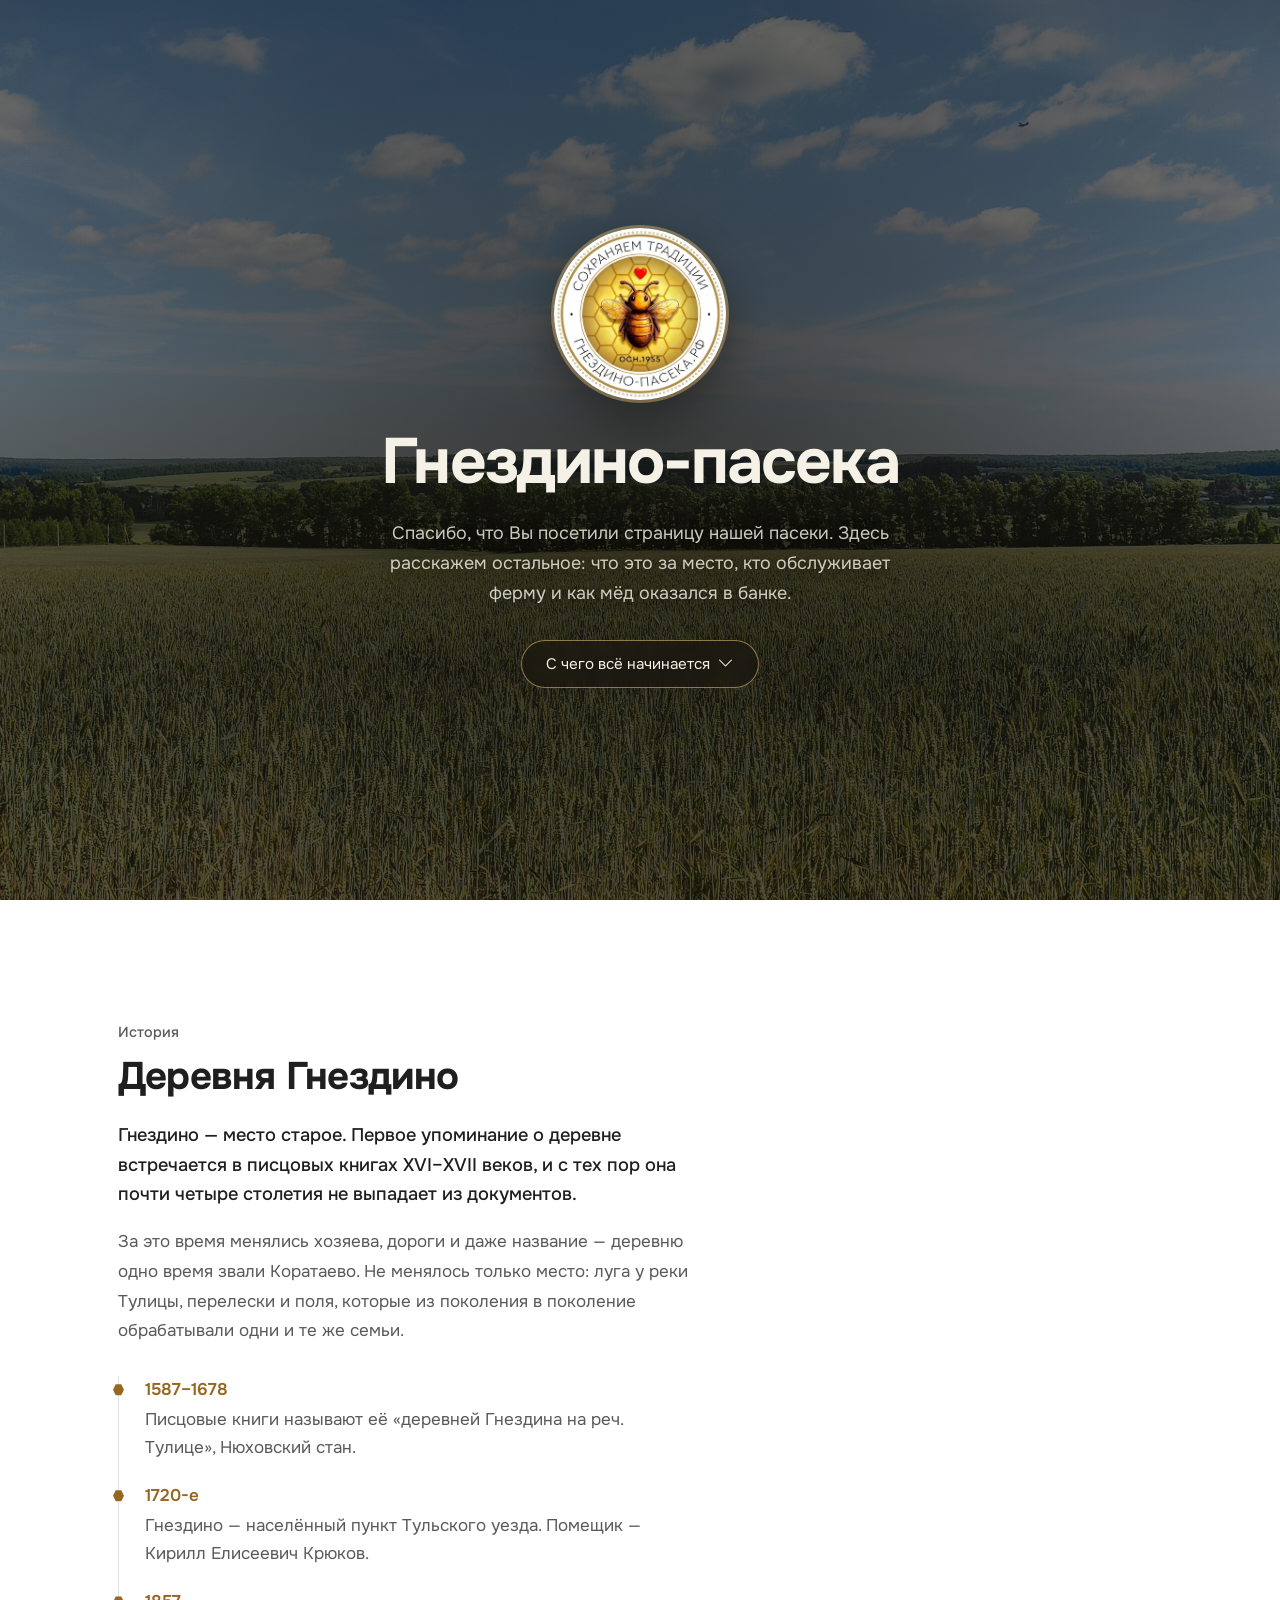
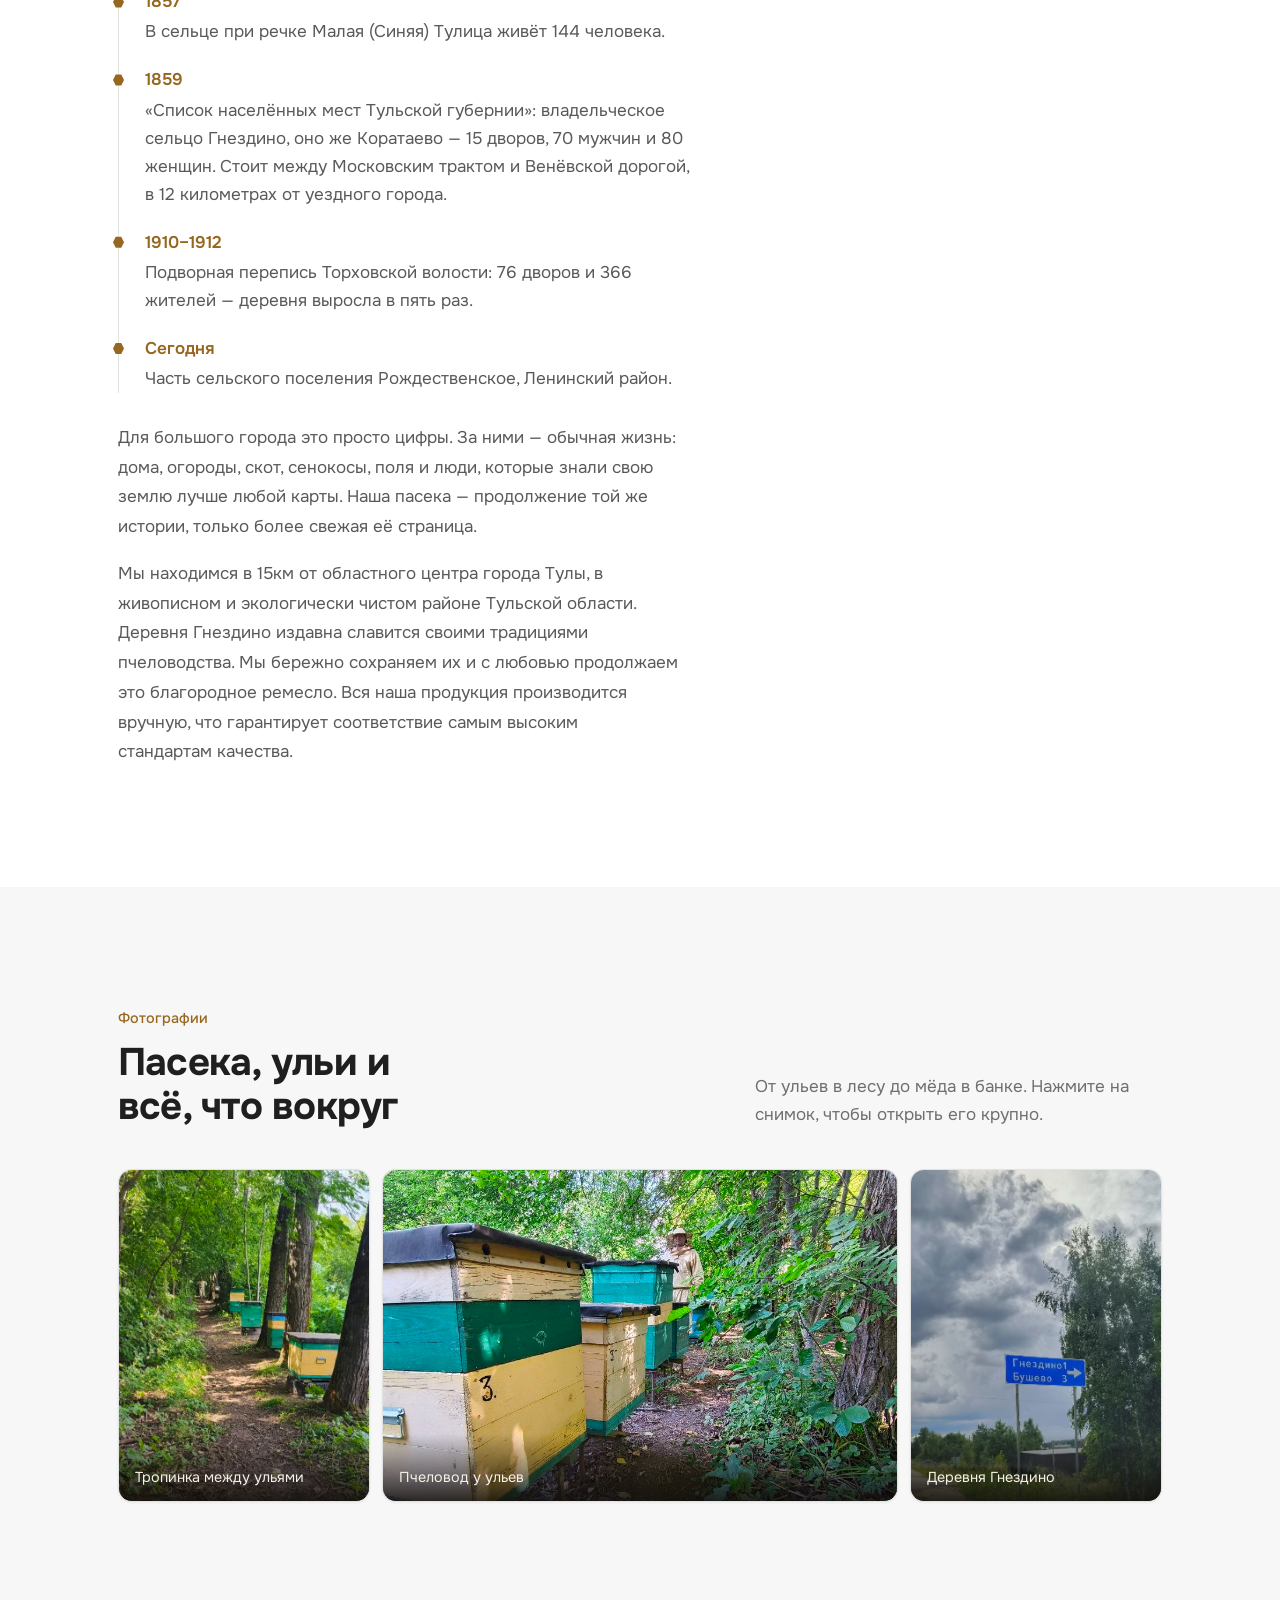
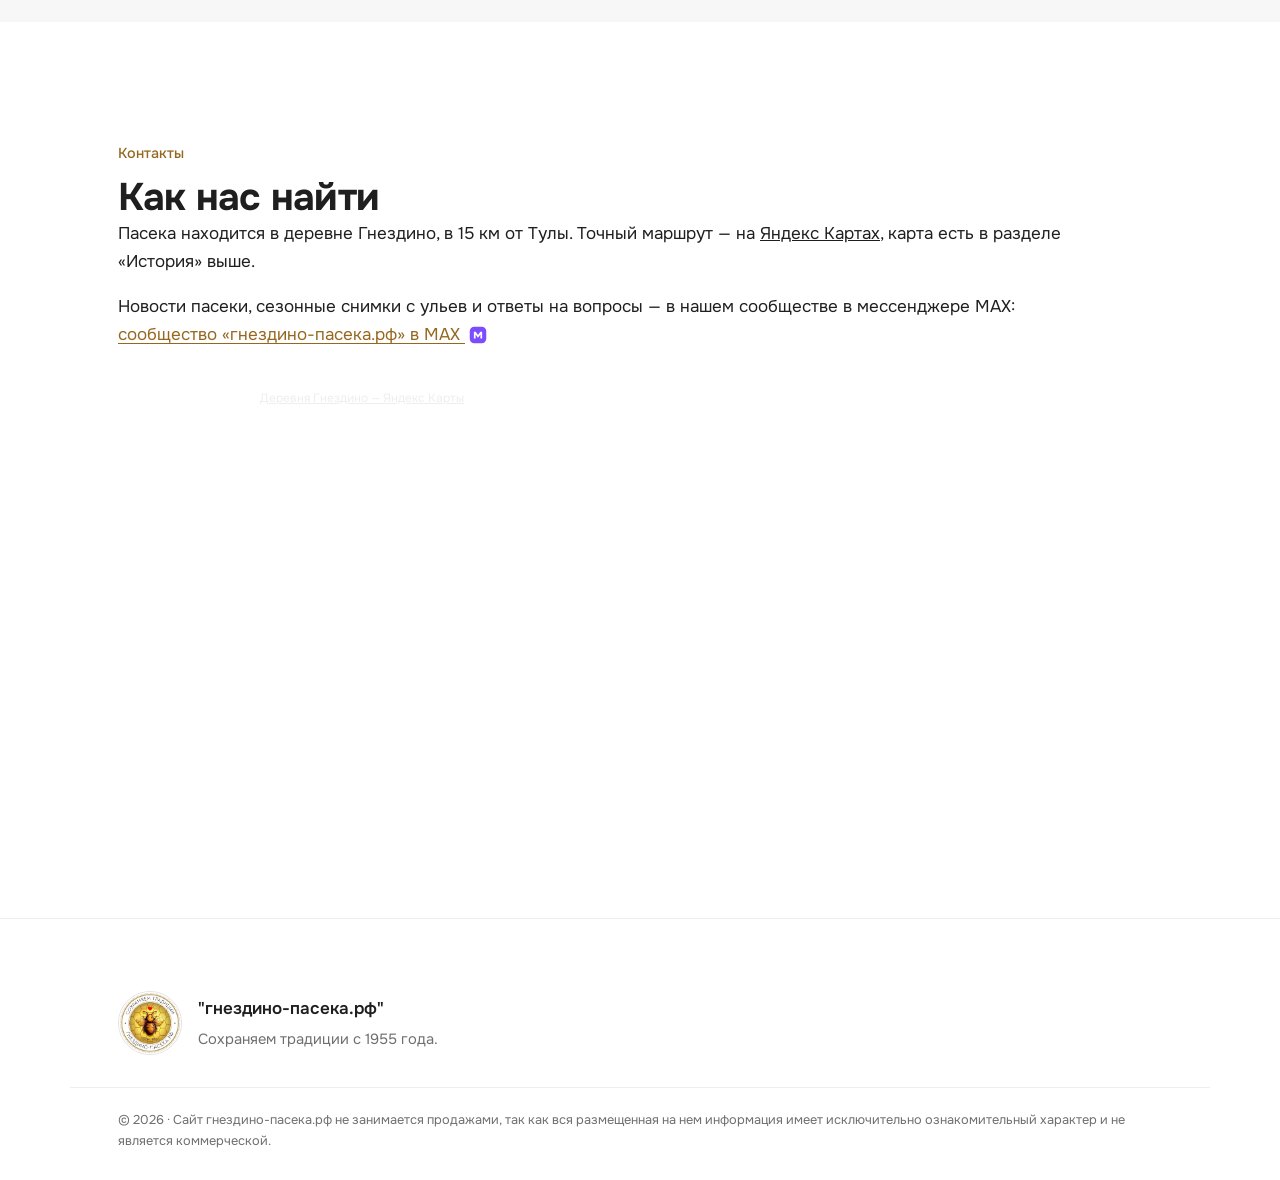
==== index.html @ 337bc1c0 "Update index.html" ====
<!DOCTYPE html>
<html lang="ru">
<head>
<meta charset="UTF-8">
<meta name="viewport" content="width=device-width, initial-scale=1.0">

<title>Гнездино-пасека — пчелы, люди, мёд</title>
<meta name="description" content="Пасека в Гнездино, основана в 1955 году. История места, история пасеки, фотографии ульев и мёд, который здесь получается.">
<meta name="theme-color" content="#faf7f0">

<!-- Превью в мессенджерах. Картинка обязательно по полному адресу:
     с относительным путём Telegram и WhatsApp её не находят. -->
<meta property="og:title" content="Гнездино-пасека">
<meta property="og:description" content="Откуда этот мёд: место, пасека, пчёлы и люди.">
<meta property="og:image" content="https://xn----8sbajffdmkxzenp5a.xn--p1ai/img/logo.jpg">
<meta property="og:type" content="website">
<meta property="og:locale" content="ru_RU">

<link rel="icon" href="img/favicon-honeycomb.png">
<link rel="preconnect" href="https://fonts.googleapis.com">
<link rel="preconnect" href="https://fonts.gstatic.com" crossorigin>
<link href="https://fonts.googleapis.com/css2?family=Onest:wght@300;400;500;600;700&display=swap" rel="stylesheet">

<!-- Bootstrap нужен только ради сетки (row/col) и иконок. Наш style.css
     идёт после него и перебивает всё лишнее, так что порядок не менять. -->
<link href="https://cdn.jsdelivr.net/npm/bootstrap@5.3.3/dist/css/bootstrap.min.css" rel="stylesheet">
<link rel="stylesheet" href="https://cdn.jsdelivr.net/npm/bootstrap-icons@1.11.3/font/bootstrap-icons.min.css">
<link rel="stylesheet" href="css/style.css">
</head>

<body id="top">

<a class="skip-link" href="#place">Перейти к содержанию</a>

<main>

  <!-- Первый экран. Сюда попадают по QR-коду с крышки, поэтому первым делом
       показываем тот же знак, что и на банке. -->
  <section class="hero" id="hero">
    <div class="hero-photo" aria-hidden="true"></div>
    <div class="hero-veil" aria-hidden="true"></div>

    <div class="hero-inner">
      <img class="hero-logo" src="img/logo.jpg" alt="Логотип пасеки «Гнездино»: пчела в сотах, надпись «Сохраняем традиции», основано в 1955" width="180" height="180">

      <h1>Гнездино-пасека</h1>
      <p class="hero-lede">
        Спасибо, что Вы посетили страницу нашей пасеки. Здесь 
     расскажем остальное: что это за место, кто обслуживает ферму 
                и как мёд оказался в банке. 
      </p>

      <a class="hero-down" href="#place">
        <span>С чего всё начинается</span>
        <i class="bi bi-chevron-down" aria-hidden="true"></i>
      </a>
    </div>
  </section>

  <!-- Место: короткая история деревни, чтобы дальше был понятен контекст.
       Раскладка на сетке Bootstrap. Фото справа «прилипает» и стоит на месте,
       пока рядом прокручивается текст (.photo-sticky в style.css).
       На телефоне колонки идут друг под другом, а фото поднимается наверх
       через order в CSS — разметку ради этого не трогаем. -->
  <section class="place" id="place">
    <div class="wrap">
      <div class="row align-items-start gy-4 two-col-row">

        <div class="col-lg-7 col-text">
          <p class="kicker">История</p>
          <h2>Деревня Гнездино</h2>

          <p class="lead-in">
            Гнездино — место старое. Первое упоминание о деревне встречается
            в писцовых книгах XVI–XVII веков, и с тех пор она почти четыре
            столетия не выпадает из документов.
          </p>

          <p>
            За это время менялись хозяева, дороги и даже название — деревню
            одно время звали Коратаево. Не менялось только место: луга
            у реки Тулицы, перелески и поля, которые из поколения в поколение
            обрабатывали одни и те же семьи.
          </p>

          <ol class="timeline">
            <li>
              <span class="timeline-year">1587–1678</span>
              <span class="timeline-text">
                Писцовые книги называют её «деревней Гнездина на реч. Тулице»,
                Нюховский стан.
              </span>
            </li>
            <li>
              <span class="timeline-year">1720-е</span>
              <span class="timeline-text">
                Гнездино — населённый пункт Тульского уезда. Помещик —
                Кирилл Елисеевич Крюков.
              </span>
            </li>
            <li>
              <span class="timeline-year">1857</span>
              <span class="timeline-text">
                В сельце при речке Малая (Синяя) Тулица живёт 144 человека.
              </span>
            </li>
            <li>
              <span class="timeline-year">1859</span>
              <span class="timeline-text">
                «Список населённых мест Тульской губернии»: владельческое
                сельцо Гнездино, оно же Коратаево — 15 дворов, 70 мужчин
                и 80 женщин. Стоит между Московским трактом и Венёвской
                дорогой, в 12 километрах от уездного города.
              </span>
            </li>
            <li>
              <span class="timeline-year">1910–1912</span>
              <span class="timeline-text">
                Подворная перепись Торховской волости: 76 дворов и 366 жителей —
                деревня выросла в пять раз.
              </span>
            </li>
            <li>
              <span class="timeline-year">Сегодня</span>
              <span class="timeline-text">
                Часть сельского поселения Рождественское, Ленинский район.
              </span>
            </li>
          </ol>

          <p>
            Для большого города это просто цифры. За ними — обычная жизнь:
            дома, огороды, скот, сенокосы, поля и люди, которые знали свою
            землю лучше любой карты. Наша пасека — продолжение той же
            истории, только более свежая её страница.
          </p>
             
          <p>
            Мы находимся в 15км от областного центра города Тулы, в живописном
            и экологически чистом районе Тульской области. Деревня Гнездино издавна
            славится своими традициями пчеловодства. Мы бережно сохраняем их и 
            с любовью продолжаем это благородное ремесло. Вся наша продукция 
            производится вручную, что гарантирует соответствие самым высоким стандартам качества.
          </p>
        
    </div>
  </section>

  <!-- Три снимка на сетке: широкий сверху, два высоких по бокам (см. .gallery в style.css). -->
  <section class="photos" id="photos">
    <div class="wrap">
      <div class="row align-items-lg-end gy-2 section-head">
        <div class="col-lg-7">
          <p class="kicker">Фотографии</p>
          <h2>Пасека, ульи и всё, что вокруг</h2>
        </div>
        <div class="col-lg-5">
          <p class="section-note">
            От ульев в лесу до мёда в банке. Нажмите на снимок, чтобы открыть его крупно.
          </p>
        </div>
      </div>

      <div class="gallery" id="gallery">
        <button class="shot shot-tall-left" type="button"
                data-src="img/gallery/hives-path.jpg"
                data-caption="Тропинка вдоль ульев, в тени деревьев">
          <img src="img/gallery/hives-path.jpg"
               alt="Тропинка вдоль ряда ульев в лесу" loading="lazy">
          <span class="shot-caption">Тропинка между ульями</span>
        </button>

        <button class="shot shot-wide" type="button"
                data-src="img/gallery/hives-closeup.jpg"
                data-caption="Пчеловод осматривает ульи">
          <img src="img/gallery/hives-closeup.jpg"
               alt="Ульи крупным планом, вдали — пчеловод" loading="lazy">
          <span class="shot-caption">Пчеловод у ульев</span>
        </button>

        <button class="shot shot-tall-right" type="button"
                data-src="img/gnezdino.jpg"
                data-caption="Указатель на въезде в деревню">
          <img src="img/gnezdino.jpg"
               alt="Дорожный указатель на деревню Гнездино" loading="lazy">
          <span class="shot-caption">Деревня Гнездино</span>
        </button>
      </div>
    </div>
  </section>

  <!-- Контакты: ссылка на сообщество в мессенджере MAX со значком. -->
  <section class="contacts" id="contacts">
    <div class="wrap">
      <p class="kicker">Контакты</p>
      <h2>Как нас найти</h2>

      <p>
        Пасека находится в деревне Гнездино, в 15 км от Тулы.
        Точный маршрут — на <a href="https://yandex.ru/maps/">Яндекс Картах</a>,
        карта есть в разделе «История» выше.
      </p>

     <p>
        Новости пасеки, сезонные снимки с ульев и ответы на вопросы —
        в нашем сообществе в мессенджере MAX:
        <a href="https://max.ru/channel_gnezdinopaseka" style="color:#96671e; text-decoration:underline; text-underline-offset:3px; white-space:nowrap;">
          сообщество «гнездино-пасека.рф» в MAX
          <svg width="18" height="18" viewBox="0 0 24 24" xmlns="http://www.w3.org/2000/svg" style="vertical-align:-0.25em; margin-left:4px;">
            <rect x="1" y="1" width="22" height="22" rx="6" fill="#7B4DFF"/>
            <path d="M6.5 16.5V7.5h2.4l3.1 4.6 3.1-4.6h2.4v9h-2.3v-5.3l-3.2 4.6-3.2-4.6v5.3z" fill="#fff"/>
          </svg>
        </a>
      </p>
         <div style="position:relative;overflow:hidden;max-width:760px;margin:40px auto 0;"><a href="https://yandex.ru/maps/geo/derevnya_gnezdino/53033492/?ll=37.726101%2C54.284884&z=15.84" style="color:#eee;font-size:12px;position:absolute;top:0px;">Деревня Гнездино — Яндекс Карты</a><iframe src="https://yandex.ru/map-widget/v1/?ll=37.726101%2C54.284884&z=15.84&pt=37.726101,54.284884,pm2rdm" width="560" height="400" frameborder="1" allowfullscreen="true" style="position:relative;"></iframe></div>
    </div>
  </section>

</main>

<footer class="site-footer">
  <div class="wrap footer-top">
    <div class="footer-brand">
      <img src="img/logo.jpg" alt="" width="64" height="64">
      <div>
        <p class="footer-name">"гнездино-пасека.рф"</p>
        <p class="footer-about">Сохраняем традиции с 1955 года.</p>
      </div>
    </div>
  </div>

  <div class="wrap footer-bottom">
    <p>© <span id="year">2026</span> · Сайт гнездино-пасека.рф не занимается продажами, так как вся размещенная на нем информация имеет исключительно ознакомительный характер и не является коммерческой.</p>
  </div>
</footer>

<!-- Крупный просмотр фото. Скрыт, пока не кликнули по снимку. -->
<div class="lightbox" id="lightbox" role="dialog" aria-modal="true" aria-label="Просмотр фотографии" hidden>
  <button class="lightbox-close" id="lightbox-close" type="button" aria-label="Закрыть">&times;</button>
  <button class="lightbox-nav lightbox-prev" id="lightbox-prev" type="button" aria-label="Предыдущая фотография">&#8249;</button>
  <figure class="lightbox-figure">
    <img id="lightbox-img" src="" alt="">
    <figcaption>
      <span id="lightbox-caption"></span>
      <span class="lightbox-count" id="lightbox-count"></span>
    </figcaption>
  </figure>
  <button class="lightbox-nav lightbox-next" id="lightbox-next" type="button" aria-label="Следующая фотография">&#8250;</button>
</div>

<script src="js/main.js"></script>
</body>
</html>
---- css/style.css ----
/* =============================================================
   Пасека «Гнездино» — стили.
   Белая тема: чистый белый фон, один шрифт (Onest),
   тот же золотой акцент с логотипа, но подобранный так, чтобы
   читался на светлом (то есть заметно глубже, чем в тёмной версии).

   Важный нюанс светлой темы: первый экран и крупный просмотр фото
   остаются тёмными (там фотографии леса и ульев, поверх — светлый
   текст), а весь остальной сайт — светлый с тёмным текстом. Поэтому
   ниже два набора цветов: обычный (для светлых секций) и «на тёмной
   подложке» (для hero и лайтбокса) — они специально не смешиваются.

   Стили идут «от телефона»: базовые правила — для узкого экрана,
   а что нужно только компьютеру, дописано ниже через min-width.
   ============================================================= */

:root {
  --bg: #ffffff;
  --bg-alt: #f7f7f7;          /* фон у секций «через одну», чтобы страница не сливалась — теперь нейтрально-серый, не кремовый */
  --panel: #ffffff;
  --line: rgba(20, 20, 20, 0.12);
  --line-soft: rgba(20, 20, 20, 0.07);

  --text: #1f1f1f;
  --text-dim: rgba(31, 31, 31, 0.74);      /* абзацы: не чёрный, глазам мягче */
  --muted: #6f6f6f;                        /* подписи и всё второстепенное */

  --accent: #96671e;                       /* золото, притемнённое под белый фон — держит контраст в тексте */
  --accent-fill: #c6912f;                  /* тот же оттенок, но светлее — для сплошных заливок, поверх тёмный текст */
  --accent-soft: rgba(150, 103, 30, 0.08);

  /* Только для тёмных участков — hero и лайтбокс. Это не «инверсия»
     основной палитры, а отдельная, специально более светлая ветка
     того же золота, читаемая на фотографии. */
  --on-dark-text: #f5f1e7;
  --on-dark-text-dim: rgba(245, 241, 231, 0.82);
  --on-dark-muted: #c9c0af;
  --on-dark-accent: #dcb46e;
  --on-dark-line: rgba(245, 241, 231, 0.28);

  --wrap: 1140px;
  --gutter: clamp(20px, 5vw, 48px);
  --radius: 8px;
  --radius-lg: 14px;

  /* Шестиугольник для clip-path — тема сот, используем в паре мест как «фирменную» деталь */
  --hex: polygon(25% 4%, 75% 4%, 100% 50%, 75% 96%, 25% 96%, 0% 50%);

  --font: "Onest", -apple-system, BlinkMacSystemFont, "Segoe UI", Roboto, sans-serif;
}

*, *::before, *::after { box-sizing: border-box; }

html {
  scroll-behavior: smooth;
  -webkit-text-size-adjust: 100%;
  color-scheme: light;
}

body {
  margin: 0;
  background: var(--bg);
  color: var(--text);
  font-family: var(--font);
  font-size: 16px;
  line-height: 1.65;
  -webkit-font-smoothing: antialiased;
  -webkit-tap-highlight-color: transparent;
}

@media (min-width: 681px) {
  body { font-size: 17px; }
}

::selection { background: var(--accent-fill); color: var(--text); }

img { display: block; max-width: 100%; }

h1, h2, h3 {
  margin: 0;
  font-weight: 700;
  letter-spacing: -0.02em;
  line-height: 1.15;
  text-wrap: balance;
}
h2 { font-size: clamp(1.75rem, 5.4vw, 2.4rem); max-width: 20ch; }
h3 { font-size: 1.2rem; }

p { margin: 0 0 1em; text-wrap: pretty; }
p:last-child { margin-bottom: 0; }

a { color: inherit; }

.wrap {
  width: 100%;
  max-width: var(--wrap);
  margin: 0 auto;
  padding: 0 var(--gutter);
}

/* «Перейти к содержанию» — появляется, только если ходить по сайту табом */
.skip-link {
  position: absolute;
  top: -100px; left: 16px;
  z-index: 100;
  padding: 10px 16px;
  border-radius: var(--radius);
  background: var(--accent-fill);
  color: var(--text);
  font-weight: 600;
  text-decoration: none;
}
.skip-link:focus { top: 16px; }

:focus-visible { outline: 2px solid var(--accent); outline-offset: 3px; border-radius: 4px; }

.kicker {
  margin: 0 0 10px;
  color: var(--accent);
  font-size: 0.9rem;
  font-weight: 500;
}

/* Общий ритм секций. Высоту экрана им больше не навязываем: раньше каждая
   тянулась на 100vh, и с длинной историей на телефоне это давало то пустоты,
   то обрезанный текст. Теперь высоту определяет содержимое. */
section {
  padding: clamp(64px, 11vw, 120px) 0;
}

/* ---------- первый экран ---------- */
/* Единственная сознательно тёмная секция сайта: фотография леса плюс
   лёгкая виньетка ради читаемости, а внизу — плавный переход в светлый
   фон страницы, чтобы граница между «фото» и «сайтом» не резала глаз. */

.hero {
  position: relative;
  min-height: 100vh;
  min-height: 100svh;            /* svh — чтобы адресная строка мобильного браузера не сдвигала кнопку за край */
  display: flex;
  align-items: center;
  justify-content: center;
  overflow: hidden;
  padding: clamp(48px, 9vw, 80px) var(--gutter) clamp(40px, 7vw, 64px);
  text-align: center;
  color: var(--on-dark-text);
}

/* На телефоне ставим вертикальную фотографию — она там ложится без обрезки,
   на широких экранах меняем на горизонтальную. */
.hero-photo {
  position: absolute;
  inset: 0;
  background: url("../img/gallery/hives-path.jpg") center 55% / cover;
  filter: saturate(0.9);
}

@media (min-width: 768px) {
  .hero-photo { background: url("../img/gallery/field.jpg") center 55% / cover; }
}

/* Затемнение: в центре — под текст, внизу переходим уже не в чёрный,
   а прямо в светлый фон страницы (var(--bg)) — так граница секции
   получается мягкой, а не обрубленной. */
.hero-veil {
  position: absolute;
  inset: 0;
  background:
    radial-gradient(75% 55% at 50% 48%, rgba(18, 15, 10, .58), rgba(18, 15, 10, 0) 100%),
    linear-gradient(180deg, rgba(18, 15, 10, .62) 0%, rgba(18, 15, 10, .42) 40%, rgba(18, 15, 10, .68) 75%, rgba(18, 15, 10, .68) 75%);
}

.hero-inner {
  position: relative;
  max-width: 680px;
}

.hero-logo {
  width: clamp(124px, 34vw, 172px);
  height: auto;
  margin: 0 auto 26px;
  border-radius: 50%;            /* на логотипе белый квадратный фон, срезаем по кругу */
  box-shadow: 0 0 0 3px rgba(220, 180, 110, 0.45), 0 14px 40px rgba(15, 12, 8, 0.45);
}

.hero h1 {
  font-size: clamp(2.35rem, 10vw, 4rem);
  letter-spacing: -0.03em;
  color: var(--on-dark-text);
}

.hero-lede {
  max-width: 46ch;
  margin: 20px auto 32px;
  color: var(--on-dark-text-dim);
  font-size: clamp(1rem, 4vw, 1.12rem);
  text-shadow: 0 1px 12px rgba(0, 0, 0, 0.5);
}

.hero-down {
  display: inline-flex;
  align-items: center;
  gap: 8px;
  min-height: 48px;
  padding: 0 24px;
  border: 1px solid rgba(220, 180, 110, 0.6);
  border-radius: 999px;
  background: rgba(18, 15, 10, 0.45);
  backdrop-filter: blur(6px);
  -webkit-backdrop-filter: blur(6px);
  color: var(--on-dark-text);
  font-size: 0.95rem;
  text-decoration: none;
  transition: background-color .2s ease, color .2s ease;
}
.hero-down:hover { background: var(--on-dark-accent); color: #201804; }
.hero-down i { font-size: 1rem; }

/* ---------- «Место»: текст + фото ---------- */

.place { background: var(--bg); }

/* Колонки собирает Bootstrap (row / col-lg-7 / col-lg-5 в разметке).
   Расстояние между ними задаём тут, а не инлайном в HTML.
   На телефоне колонки друг под другом, боковой зазор не нужен. */
.two-col-row { --bs-gutter-x: 0; }

@media (min-width: 992px) {
  .two-col-row { --bs-gutter-x: clamp(2.5rem, 6vw, 4.5rem); }
}

.col-text p {
  max-width: 62ch;
  color: var(--text-dim);
  line-height: 1.75;
}
.col-text h2 { margin-bottom: 22px; }

/* Первый абзац раздела — крупнее и ярче, как вступление */
.col-text p.lead-in {
  color: var(--text);
  font-size: 1.14rem;
  line-height: 1.6;
  font-weight: 500;
}

.photo {
  aspect-ratio: 16 / 10;         /* на телефоне фото широкое и невысокое: не отодвигает текст */
  border: 1px solid var(--line);
  border-radius: var(--radius-lg);
  background-size: cover;
  background-position: center;
  box-shadow: 0 1px 2px rgba(20, 20, 20, 0.05);
}

@media (max-width: 991.98px) {
  /* Фото в разметке идёт вторым, поэтому поднимаем его над текстом через order. */
  .col-media { order: -1; }
}

@media (min-width: 992px) {
  .photo { aspect-ratio: 4 / 5; }

  /* Фото «прилипает» и остаётся на виду, пока рядом длинный текст
     прокручивается. Только на широких экранах — на телефоне колонки
     всё равно друг под другом. */
  .photo-sticky { position: sticky; top: 32px; }
}

/* Знак дорожный, он вытянутый вверх — поэтому центр чуть ниже середины */
.photo-place {
  background-image: url("../img/gnezdino.jpg");
  background-position: center 55%;
}

/* Летопись деревни: шестиугольники вместо обычных точек */
.timeline {
  list-style: none;
  display: grid;
  gap: 20px;
  margin: 30px 0;
  padding: 0 0 0 26px;
  border-left: 1px solid var(--line);
}

.timeline li {
  position: relative;
  display: grid;
  gap: 2px;
}

.timeline li::before {
  content: "";
  position: absolute;
  left: -32px;
  top: calc(0.8em - 6px);        /* по центру первой строки — года */
  width: 11px; height: 12px;
  background: var(--accent);
  clip-path: var(--hex);
}

.timeline-year { color: var(--accent); font-weight: 600; }
.timeline-text { color: var(--text-dim); }

/* ---------- заголовок секции с пояснением сбоку ---------- */

.section-head { margin-bottom: clamp(26px, 4vw, 40px); }

@media (min-width: 992px) {
  .section-head { --bs-gutter-x: 3rem; }
}

.section-note {
  max-width: 44ch;
  color: var(--muted);
}

/* ---------- галерея ---------- */

.photos { background: var(--bg-alt); }

/* Три снимка: широкий сверху, два высоких по бокам под ним.
   На компьютере они выстраиваются в один ряд — трёхчастная витрина. */
.gallery {
  display: grid;
  grid-template-columns: repeat(2, minmax(0, 1fr));
  grid-template-rows: clamp(140px, 40vw, 200px) clamp(180px, 50vw, 260px);
  grid-template-areas:
    "wide      wide"
    "tall-left tall-right";
  gap: 8px;
}

.shot-wide       { grid-area: wide; }
.shot-tall-left  { grid-area: tall-left; }
.shot-tall-right { grid-area: tall-right; }

@media (min-width: 721px) {
  .gallery {
    grid-template-columns: repeat(4, minmax(0, 1fr));
    grid-template-rows: clamp(220px, 26vw, 340px);
    grid-template-areas: "tall-left wide wide tall-right";
    gap: 12px;
  }
}

/* Снимок — это кнопка: по нажатию открывается крупный просмотр.
   Картинку кладём absolute, иначе кнопка в гриде не всегда тянется
   на всю ячейку. Рамка чуть заметнее, чем у остальных светлых блоков —
   на белом/кремовом фоне снимку нужен явный край. */
.shot {
  position: relative;
  display: block;
  width: 100%; height: 100%;
  min-height: 0;
  padding: 0;
  overflow: hidden;
  border: 1px solid var(--line);
  border-radius: var(--radius-lg);
  background: var(--panel);
  cursor: pointer;
  box-shadow: 0 1px 3px rgba(20, 20, 20, 0.06);
}

.shot:focus-visible { outline-offset: -4px; }

.shot img {
  position: absolute;
  inset: 0;
  width: 100%;
  height: 100%;
  object-fit: cover;
  transition: transform .4s ease;
}

/* Увеличение при наведении — только там, где есть мышь; на телефоне
   оно «залипало» бы после нажатия */
@media (hover: hover) {
  .shot:hover img { transform: scale(1.04); }
}

/* Подпись лежит поверх самой фотографии, а не фона страницы, поэтому
   остаётся светлой независимо от темы сайта — как и было. */
.shot-caption {
  position: absolute;
  left: 0; right: 0; bottom: 0;
  padding: 28px 12px 10px;
  background: linear-gradient(transparent, rgba(15, 12, 8, 0.86));
  color: var(--on-dark-text);
  font-size: 0.82rem;
  line-height: 1.3;
  text-align: left;
}

@media (min-width: 721px) {
  .shot-caption { padding: 34px 16px 14px; font-size: 0.9rem; }
}

/* ---------- подвал ---------- */

.site-footer {
  padding: clamp(44px, 7vw, 72px) 0 28px;
  background: var(--bg);
  border-top: 1px solid var(--line-soft);
}

.footer-top {
  display: flex;
  flex-direction: column;
  gap: 28px;
  padding-bottom: 32px;
}

@media (min-width: 681px) {
  .footer-top { flex-direction: row; flex-wrap: wrap; justify-content: space-between; }
}

.footer-brand { display: flex; align-items: center; gap: 16px; }
.footer-brand img { border-radius: 50%; border: 1px solid var(--line); }

.footer-name { margin: 0 0 4px; font-weight: 600; }
.footer-about { margin: 0; color: var(--muted); font-size: 0.92rem; max-width: 38ch; }

.footer-bottom {
  padding-top: 22px;
  border-top: 1px solid var(--line-soft);
  color: var(--muted);
  font-size: 0.8rem;
}
.footer-bottom p { margin: 0; }

/* ---------- крупный просмотр фото ---------- */
/* Лайтбокс намеренно остаётся тёмным даже в светлой теме — так фотографии
   смотрятся лучше и меньше «спорят» с интерфейсом просмотра. Все цвета
   внутри — из «тёмной» ветки палитры, а не из основной. */

.lightbox {
  position: fixed;
  inset: 0;
  z-index: 60;
  display: flex;
  align-items: center;
  justify-content: center;
  gap: 8px;
  padding: clamp(16px, 4vw, 48px);
  background: rgba(12, 10, 7, 0.94);
  backdrop-filter: blur(6px);
  -webkit-backdrop-filter: blur(6px);
}

.lightbox[hidden] { display: none; }

.lightbox-figure {
  margin: 0;
  max-width: min(1100px, 100%);
  max-height: 100%;
  display: flex;
  flex-direction: column;
  gap: 12px;
  touch-action: pan-y;           /* горизонтальный свайп ловим сами (см. main.js) */
}

.lightbox-figure img {
  max-width: 100%;
  max-height: 72vh;
  width: auto;
  margin: 0 auto;
  border-radius: var(--radius-lg);
  object-fit: contain;
}

.lightbox-figure figcaption {
  display: grid;
  gap: 4px;
  color: var(--on-dark-text-dim);
  font-size: 0.92rem;
  text-align: center;
}

.lightbox-count { color: var(--on-dark-muted); font-size: 0.82rem; }

.lightbox-nav, .lightbox-close {
  flex: 0 0 auto;
  width: 48px; height: 48px;
  border: 1px solid var(--on-dark-line);
  border-radius: 50%;
  background: rgba(30, 25, 18, 0.7);
  color: var(--on-dark-text);
  font-size: 1.6rem;
  line-height: 1;
  cursor: pointer;
  transition: border-color .2s ease, color .2s ease;
}
.lightbox-nav:hover, .lightbox-close:hover { border-color: var(--on-dark-accent); color: var(--on-dark-accent); }

.lightbox-close {
  position: absolute;
  top: clamp(12px, 3vw, 28px);
  right: clamp(12px, 3vw, 28px);
}

/* На телефоне стрелки уходят вниз: по бокам от фото им просто нет места */
@media (max-width: 680px) {
  .lightbox-nav { position: absolute; bottom: 20px; }
  .lightbox-prev { left: 24px; }
  .lightbox-next { right: 24px; }
  .lightbox-figure { padding-bottom: 64px; }
}

/* Если в системе включено «уменьшить движение» — не анимируем */
@media (prefers-reduced-motion: reduce) {
  html { scroll-behavior: auto; }
  *, *::before, *::after {
    animation-duration: .01ms !important;
    transition-duration: .01ms !important;
  }
}
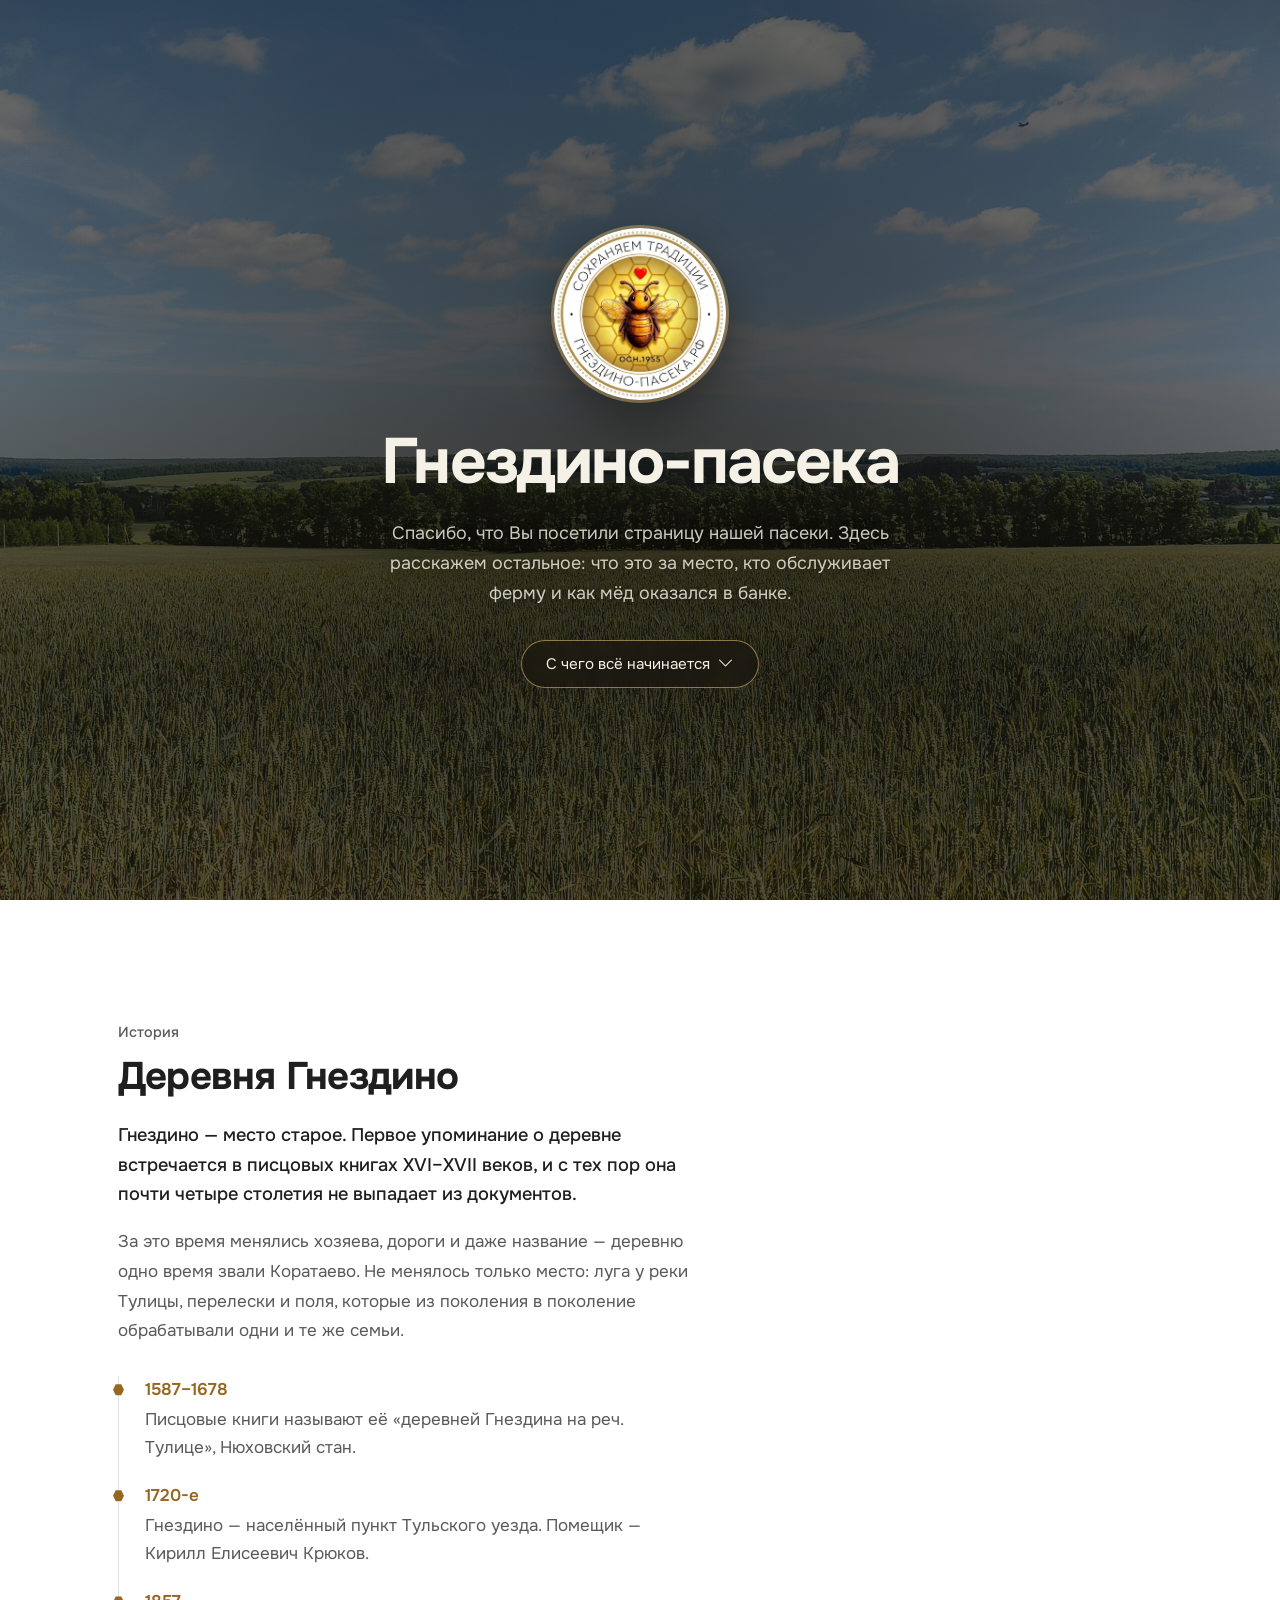
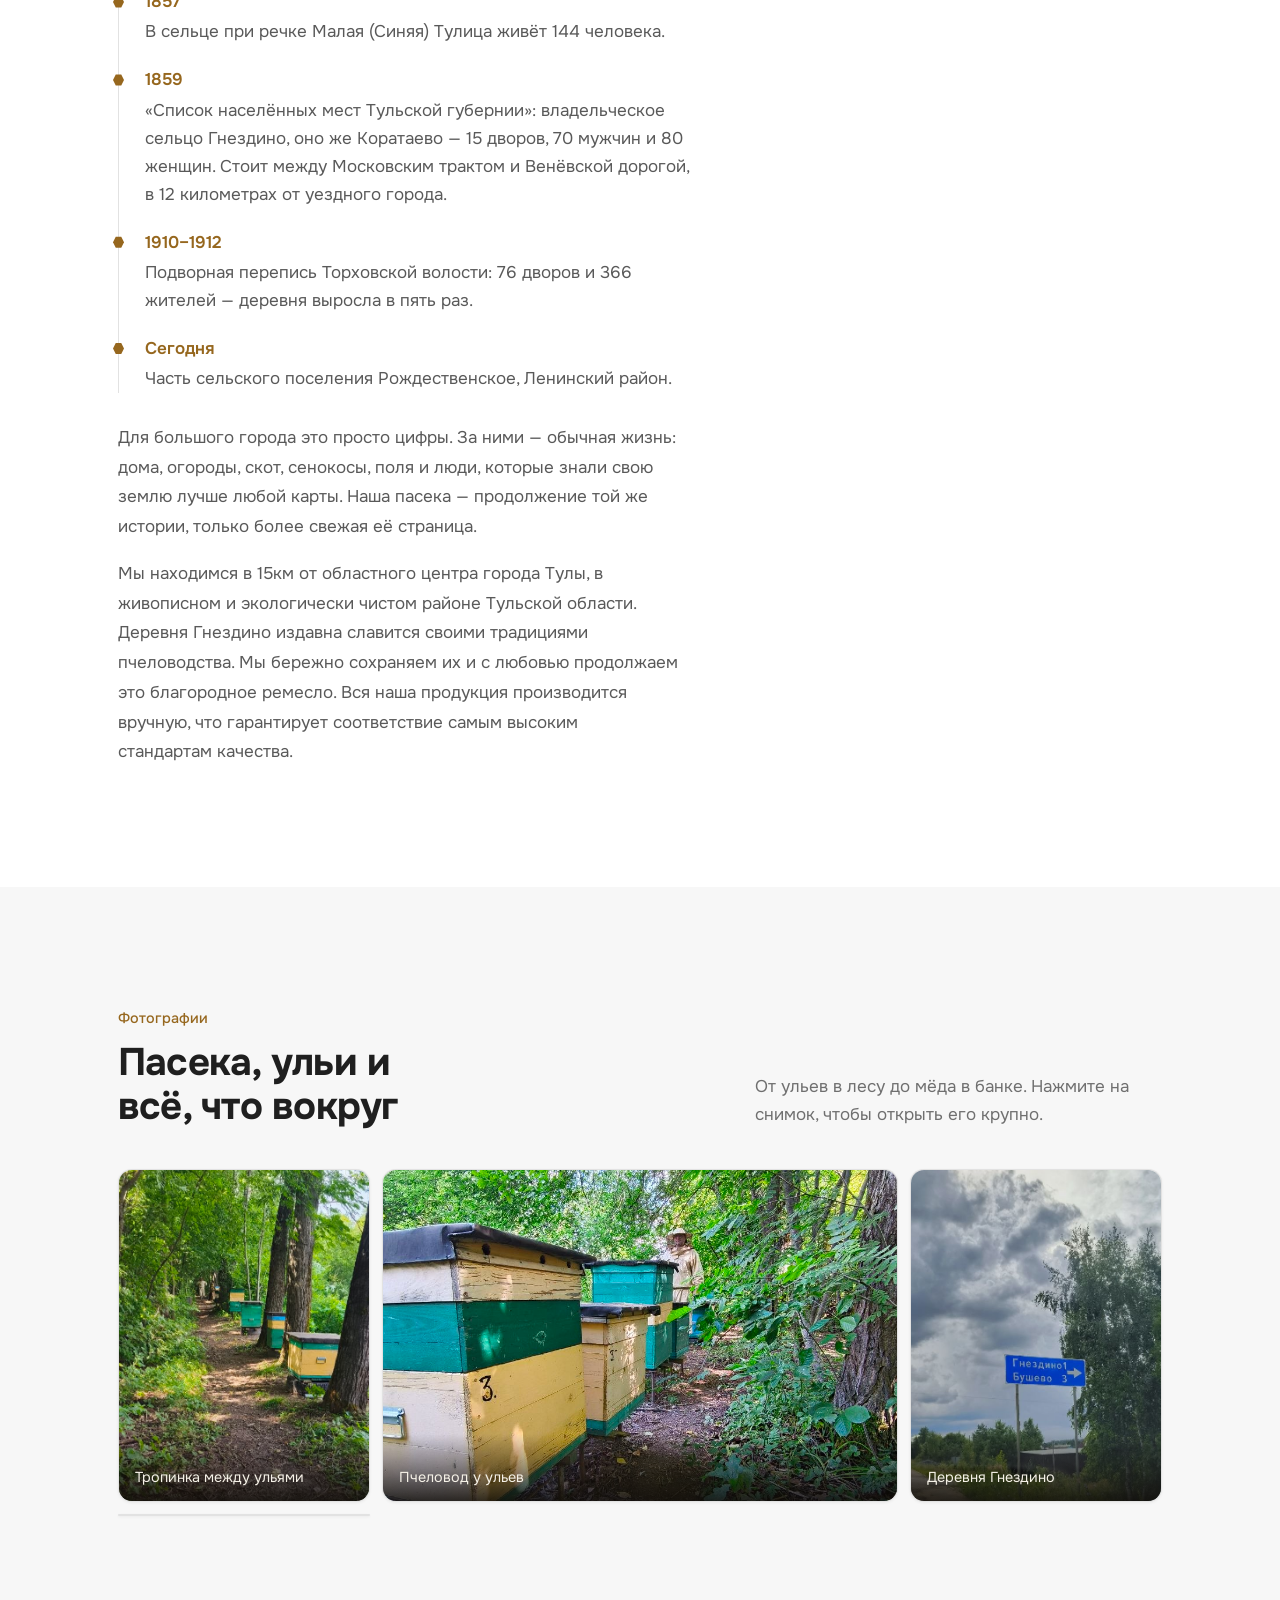
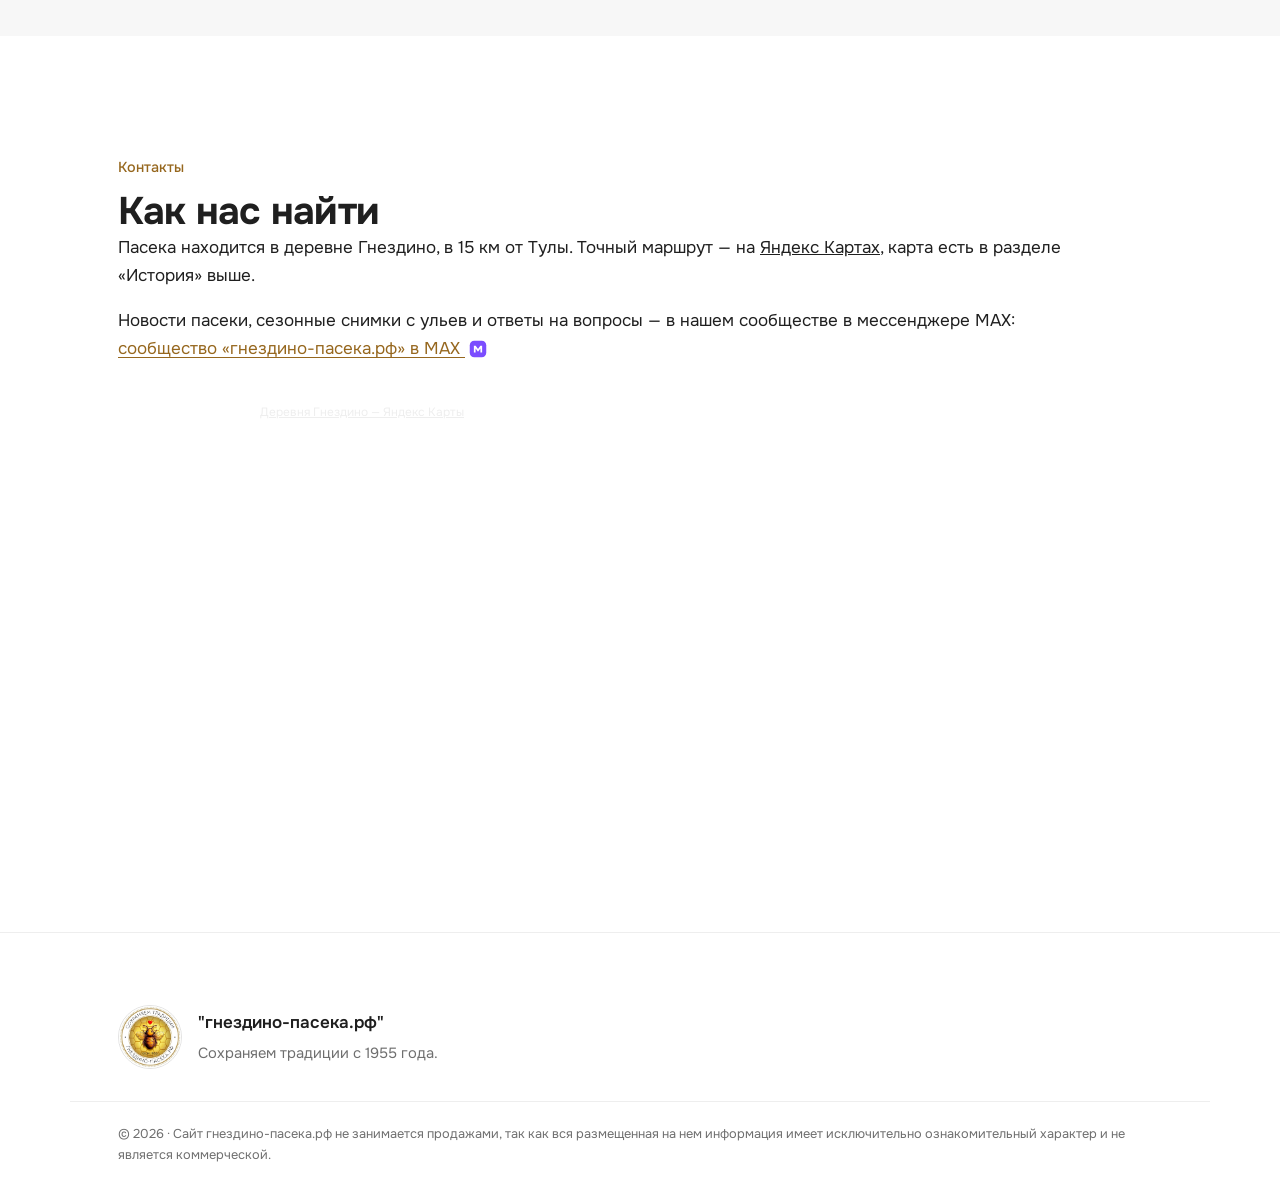
==== commit 87800bca: "Update index.html" ====
--- a/index.html
+++ b/index.html
@@ -185,6 +185,15 @@
                alt="Дорожный указатель на деревню Гнездино" loading="lazy">
           <span class="shot-caption">Деревня Гнездино</span>
         </button>
+           
+           <button class="shot" type="button"
+                data-src="img/gallery/med.jpg"
+                data-caption="Мед в подарочных баночках">
+          <img src="img/gallery/med.jpg"
+               alt="Мед в подарочных баночках" loading="lazy">
+          <span class="shot-caption">Мед в подарочных баночках</span>
+        </button>
+           
       </div>
     </div>
   </section>
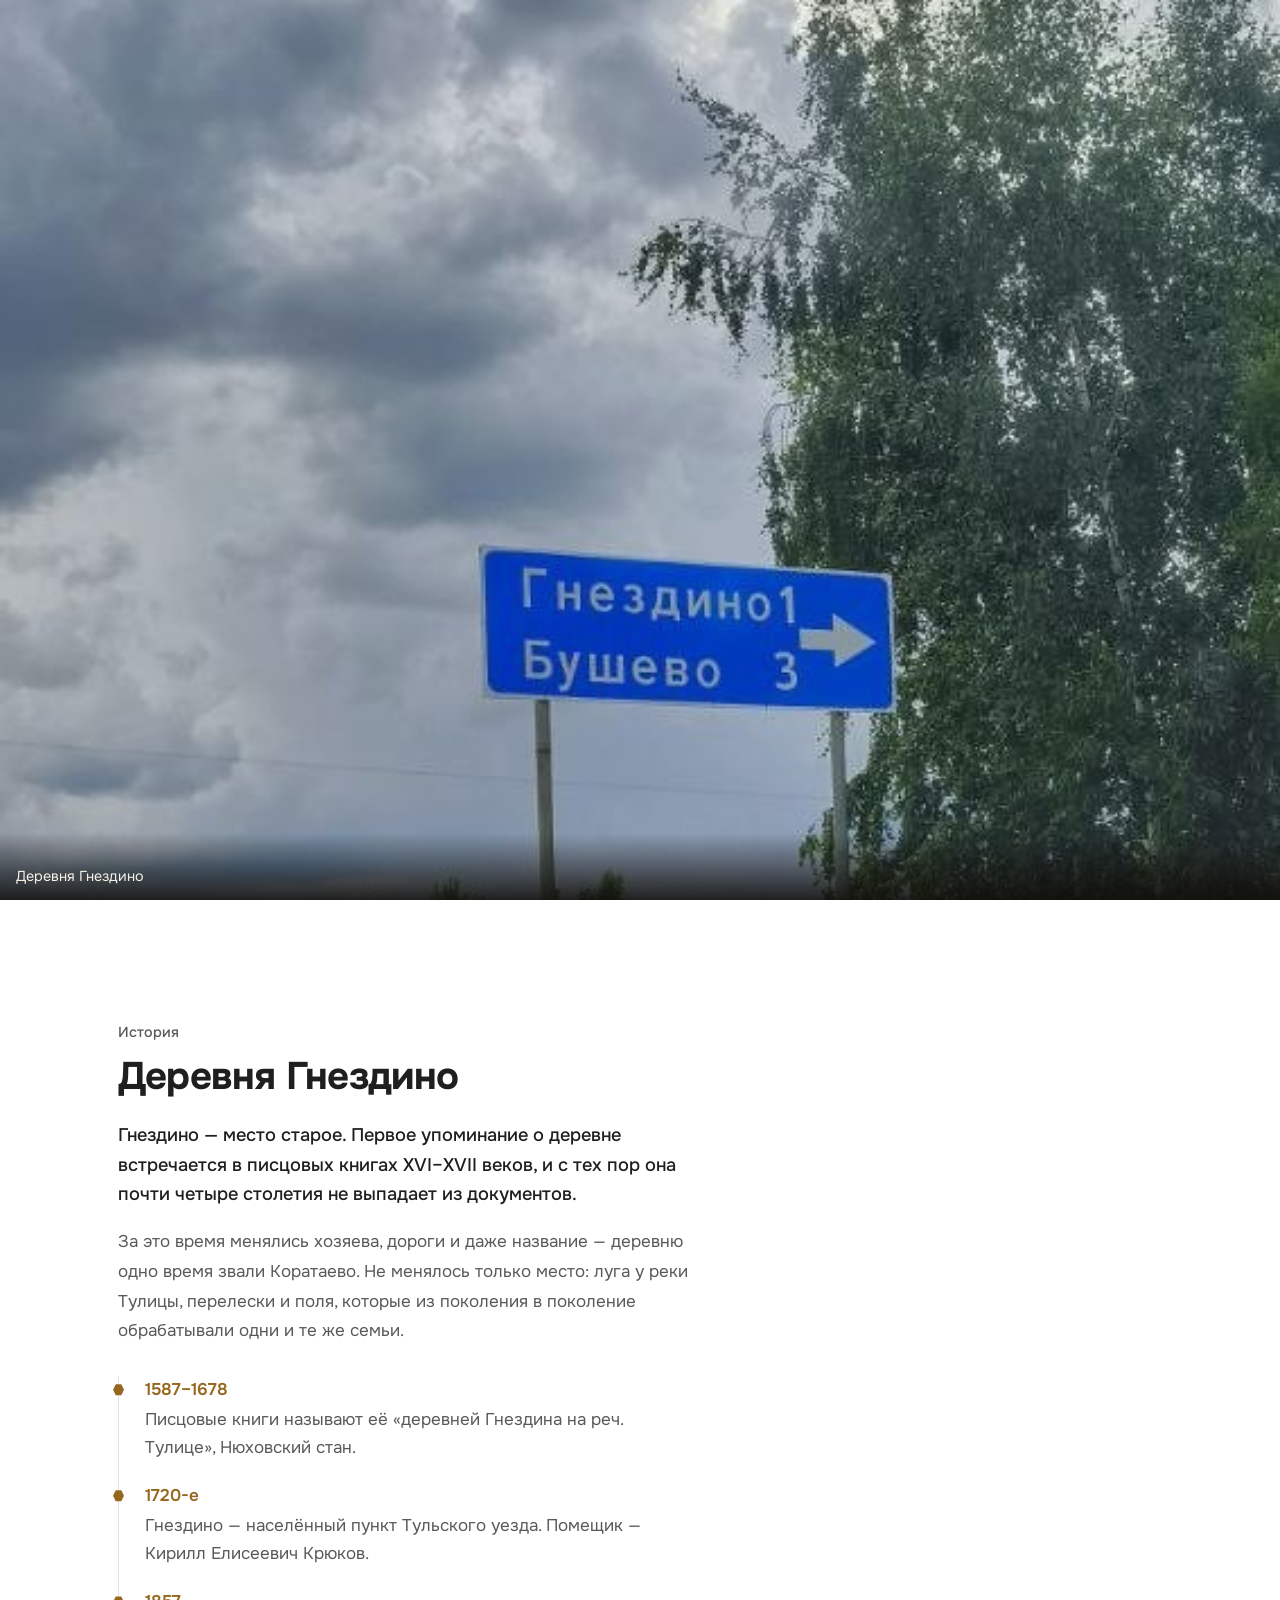
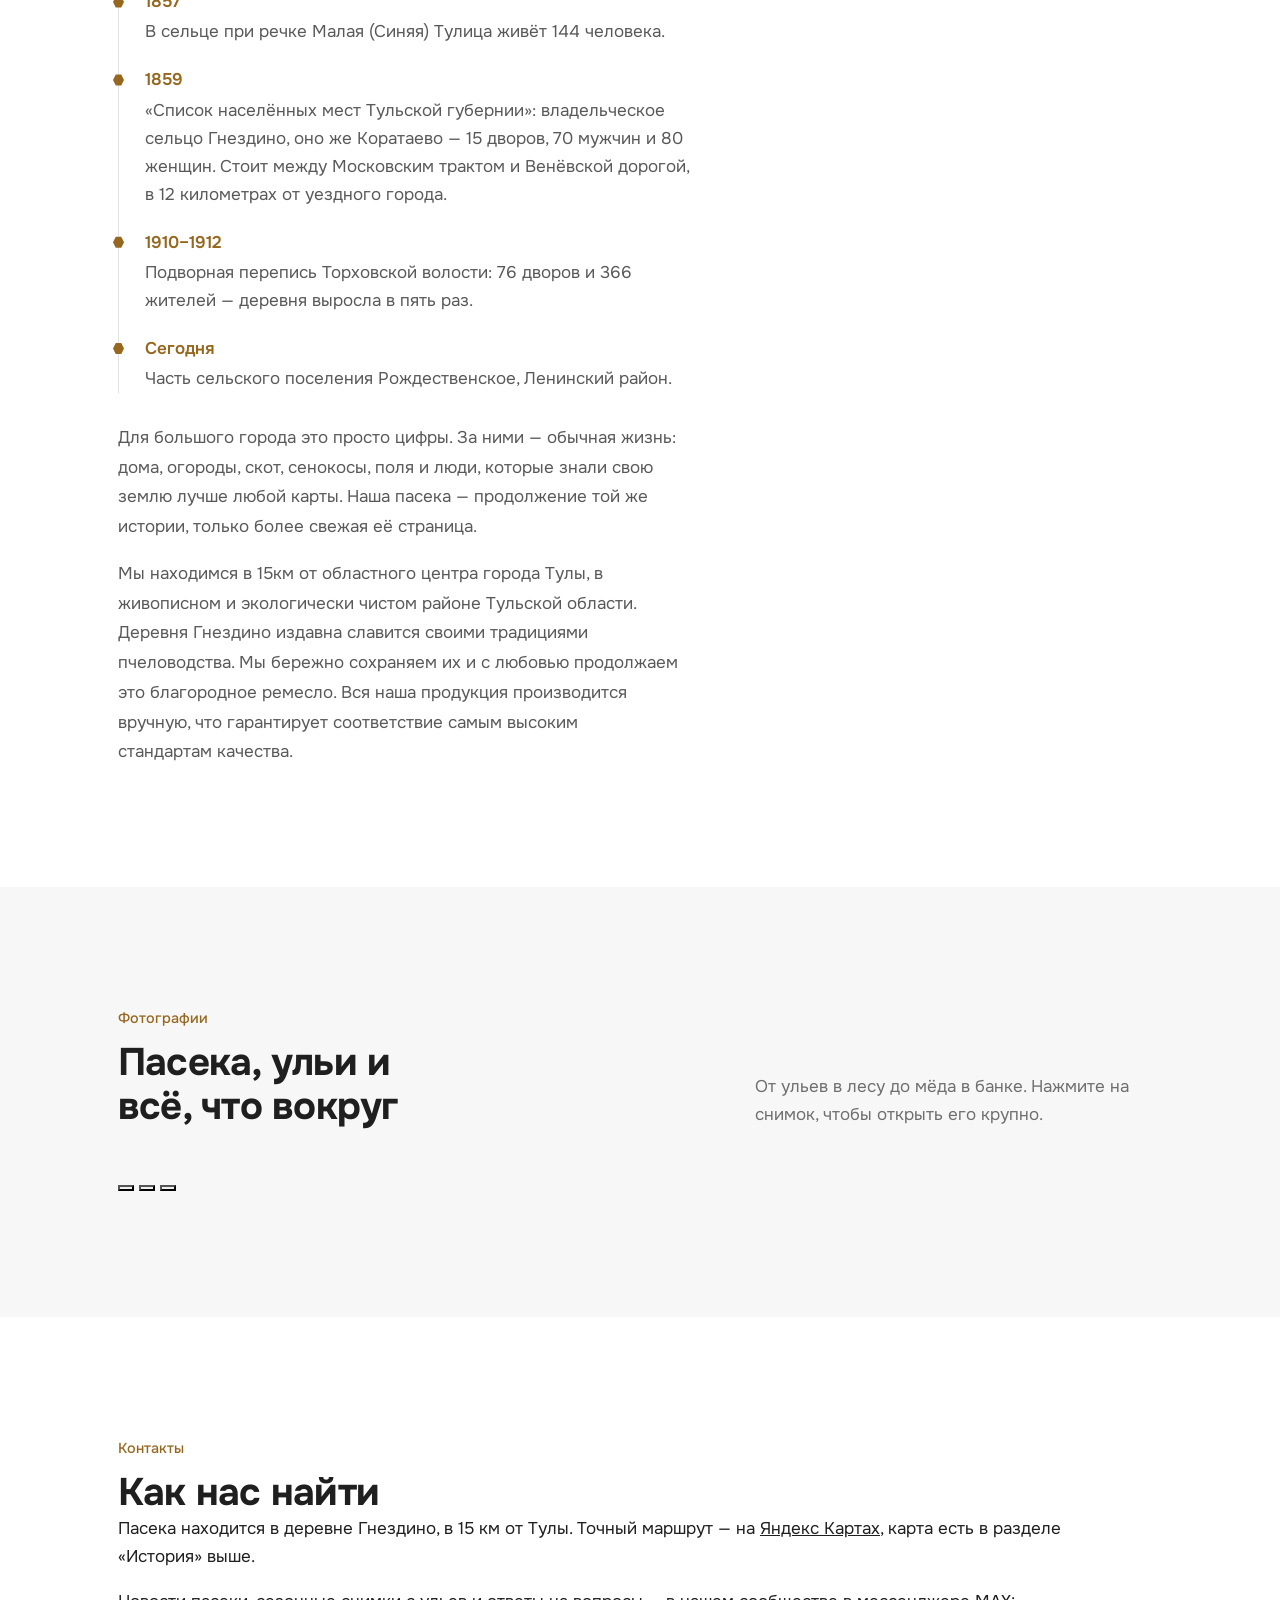
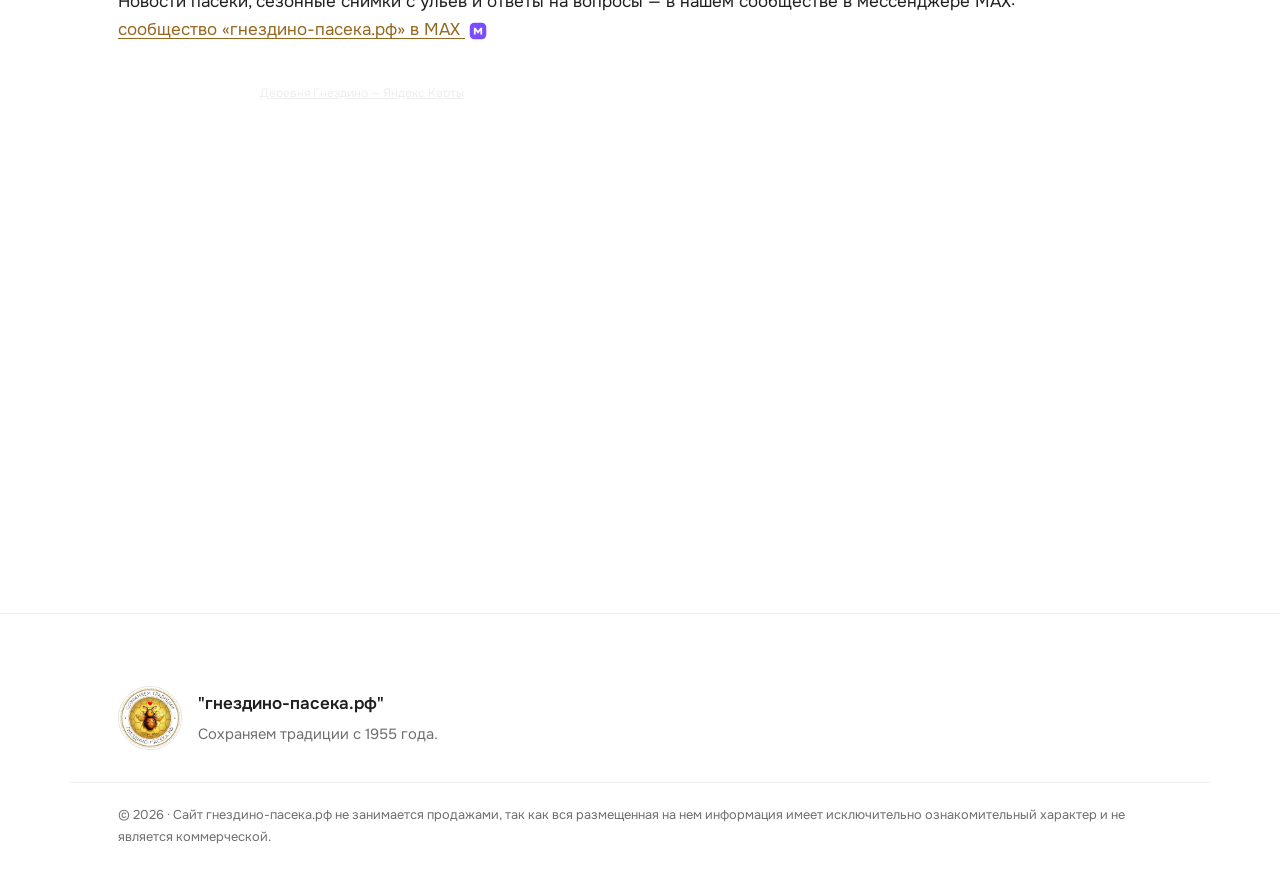
==== commit beaa2257: "Update index.html" ====
--- a/index.html
+++ b/index.html
@@ -186,13 +186,6 @@
           <span class="shot-caption">Деревня Гнездино</span>
         </button>
            
-           <button class="shot" type="button"
-                data-src="img/gallery/med.jpg"
-                data-caption="Мед в подарочных баночках">
-          <img src="img/gallery/med.jpg"
-               alt="Мед в подарочных баночках" loading="lazy">
-          <span class="shot-caption">Мед в подарочных баночках</span>
-        </button>
            
       </div>
     </div>
--- a/css/style.css
+++ b/css/style.css
@@ -321,27 +321,24 @@
 
 /* Три снимка: широкий сверху, два высоких по бокам под ним.
    На компьютере они выстраиваются в один ряд — трёхчастная витрина. */
-.gallery {
+gallery {
   display: grid;
   grid-template-columns: repeat(2, minmax(0, 1fr));
-  grid-template-rows: clamp(140px, 40vw, 200px) clamp(180px, 50vw, 260px);
-  grid-template-areas:
-    "wide      wide"
-    "tall-left tall-right";
+  grid-auto-rows: clamp(160px, 38vw, 300px);
   gap: 8px;
 }
-
-.shot-wide       { grid-area: wide; }
-.shot-tall-left  { grid-area: tall-left; }
-.shot-tall-right { grid-area: tall-right; }
 
 @media (min-width: 721px) {
   .gallery {
-    grid-template-columns: repeat(4, minmax(0, 1fr));
-    grid-template-rows: clamp(220px, 26vw, 340px);
-    grid-template-areas: "tall-left wide wide tall-right";
+    grid-template-columns: repeat(3, minmax(0, 1fr));
+    grid-auto-rows: clamp(220px, 22vw, 320px);
     gap: 12px;
   }
+
+  .shot-wide      { grid-column: span 2; grid-row: span 2; }
+  .shot-tall-left,
+  .shot-tall-right { grid-row: span 2; }
+}
 }
 
 /* Снимок — это кнопка: по нажатию открывается крупный просмотр.
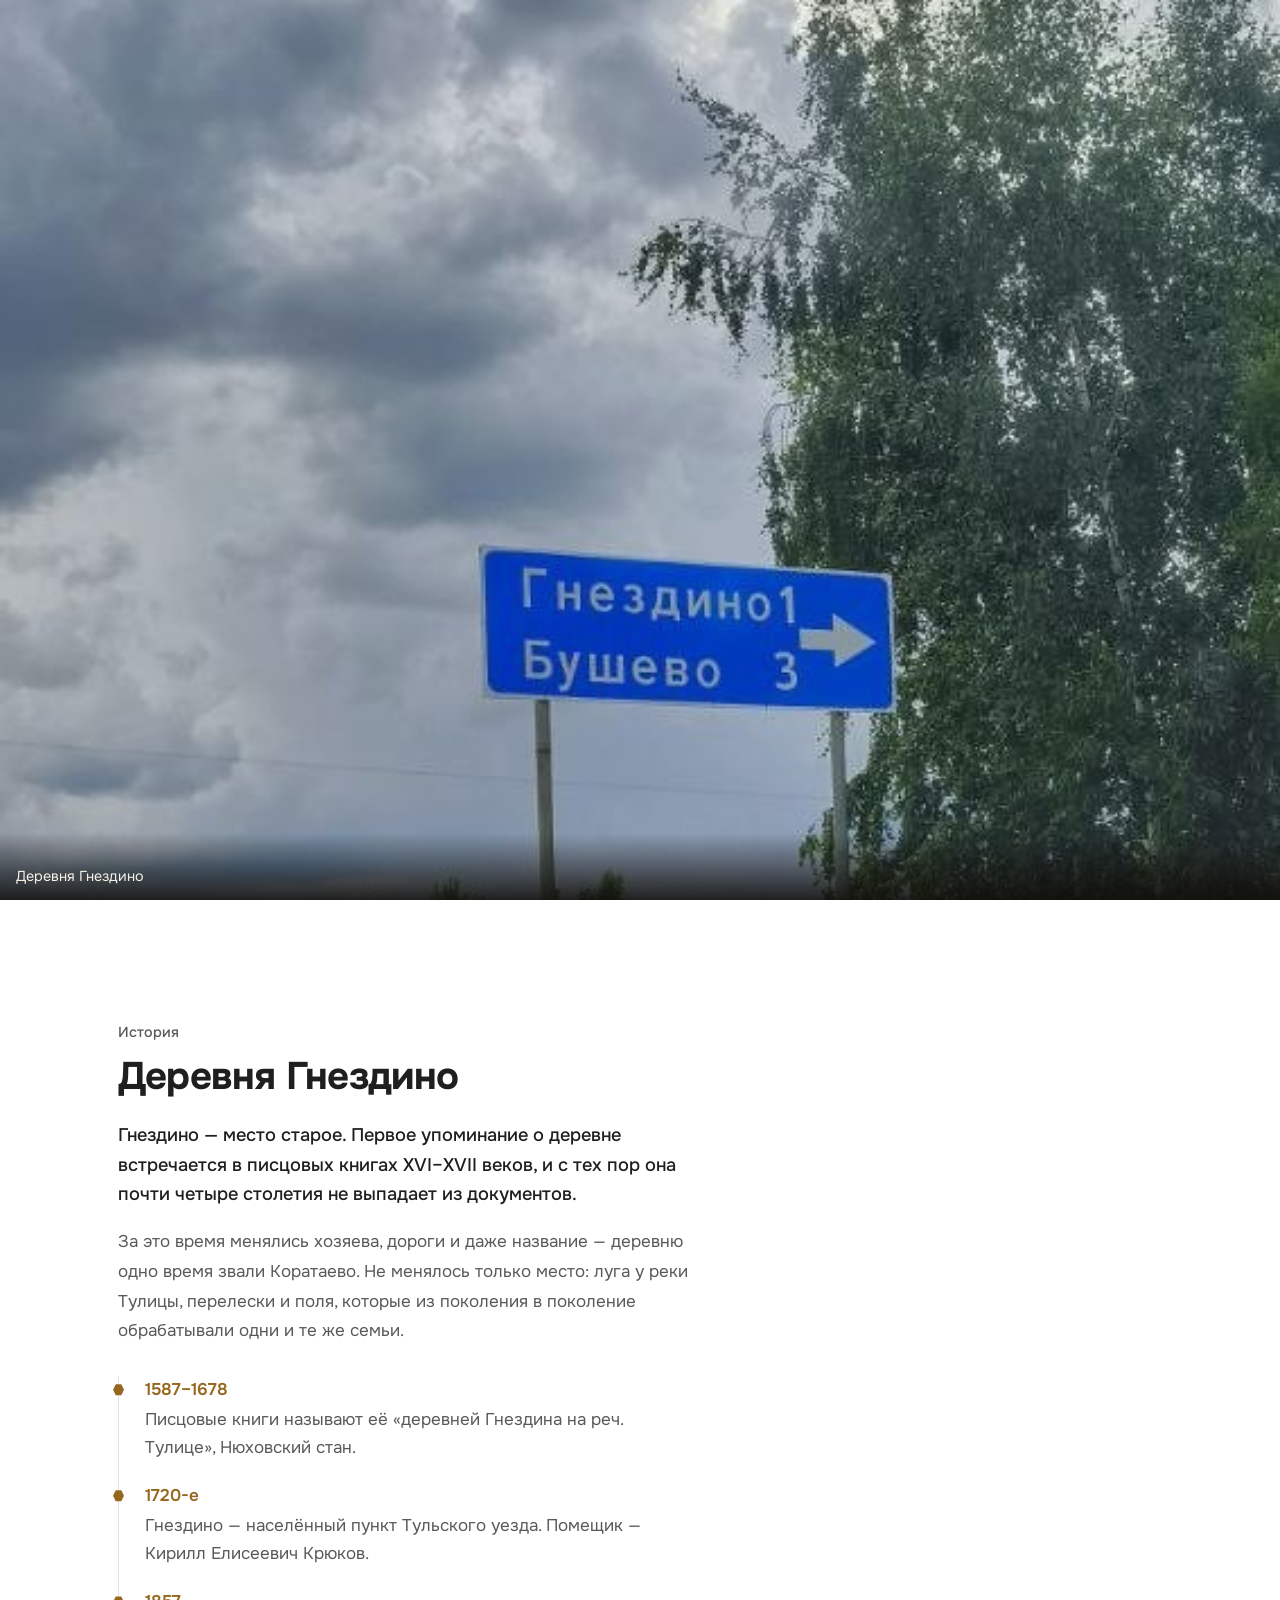
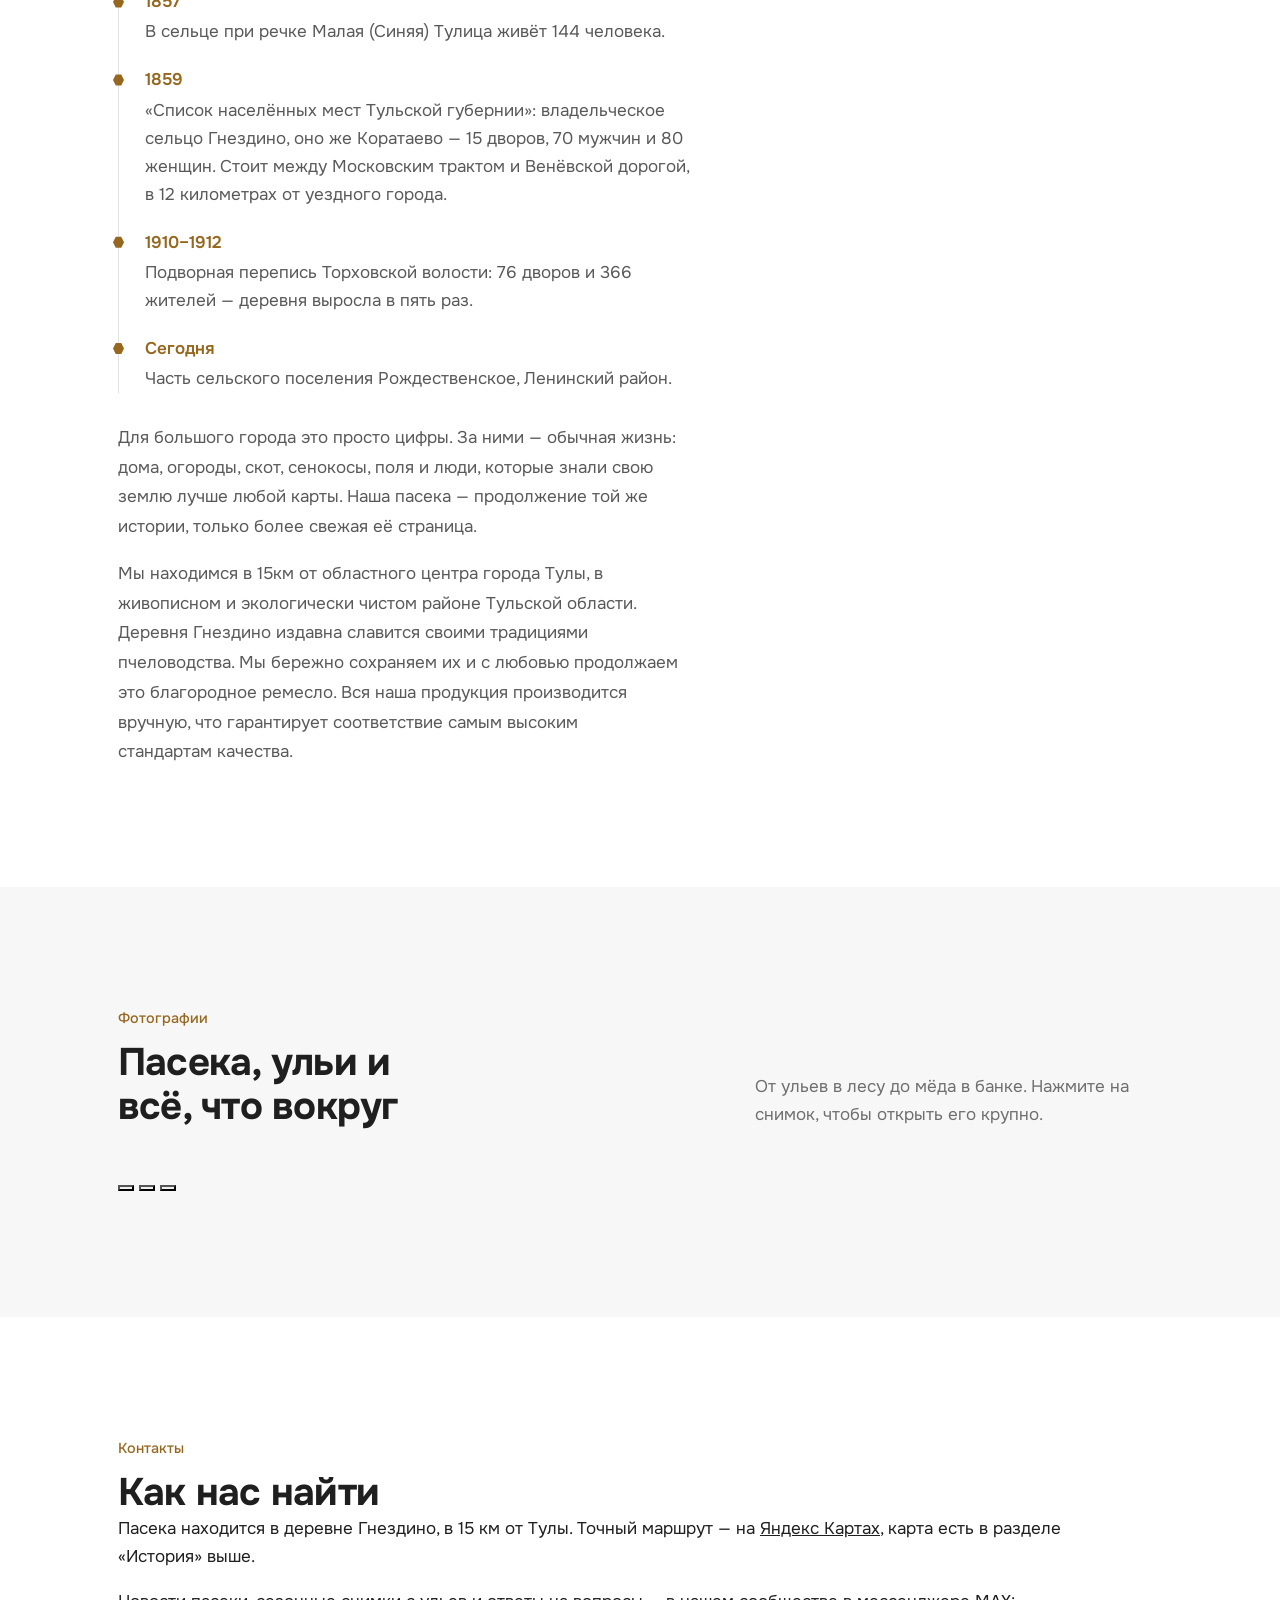
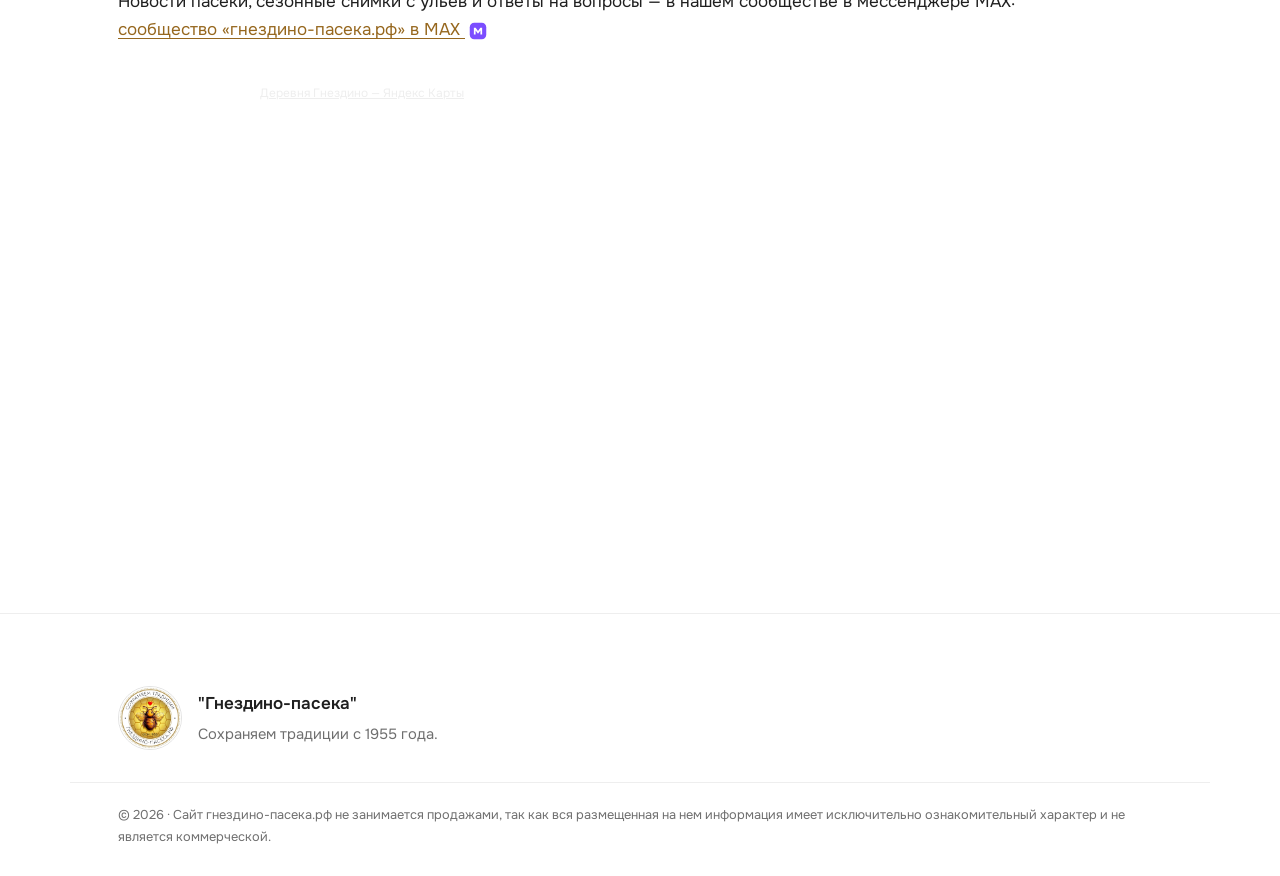
==== commit 3e227419: "Update index.html" ====
--- a/index.html
+++ b/index.html
@@ -134,7 +134,7 @@
             землю лучше любой карты. Наша пасека — продолжение той же
             истории, только более свежая её страница.
           </p>
-             
+
           <p>
             Мы находимся в 15км от областного центра города Тулы, в живописном
             и экологически чистом районе Тульской области. Деревня Гнездино издавна
@@ -142,7 +142,7 @@
             с любовью продолжаем это благородное ремесло. Вся наша продукция 
             производится вручную, что гарантирует соответствие самым высоким стандартам качества.
           </p>
-        
+
     </div>
   </section>
 
@@ -185,8 +185,6 @@
                alt="Дорожный указатель на деревню Гнездино" loading="lazy">
           <span class="shot-caption">Деревня Гнездино</span>
         </button>
-           
-           
       </div>
     </div>
   </section>
@@ -225,7 +223,7 @@
     <div class="footer-brand">
       <img src="img/logo.jpg" alt="" width="64" height="64">
       <div>
-        <p class="footer-name">"гнездино-пасека.рф"</p>
+        <p class="footer-name">"Гнездино-пасека"</p>
         <p class="footer-about">Сохраняем традиции с 1955 года.</p>
       </div>
     </div>
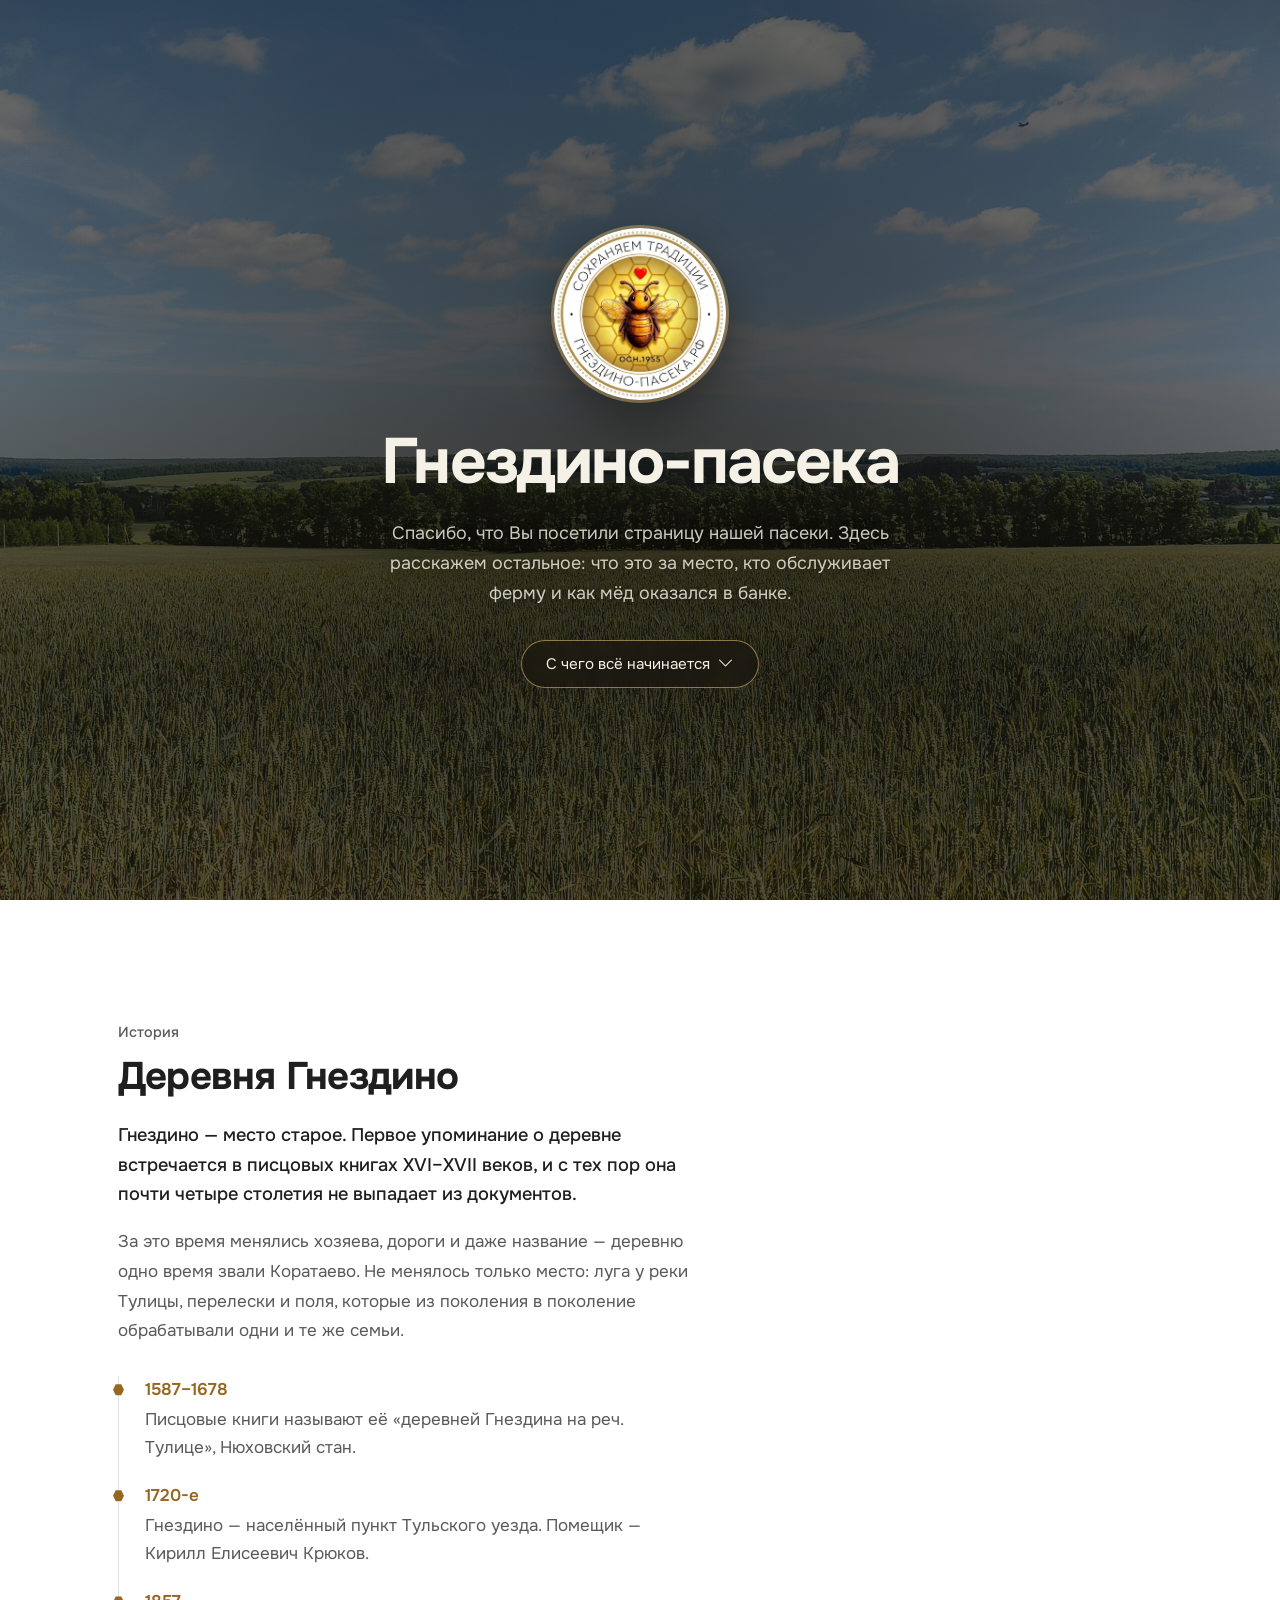
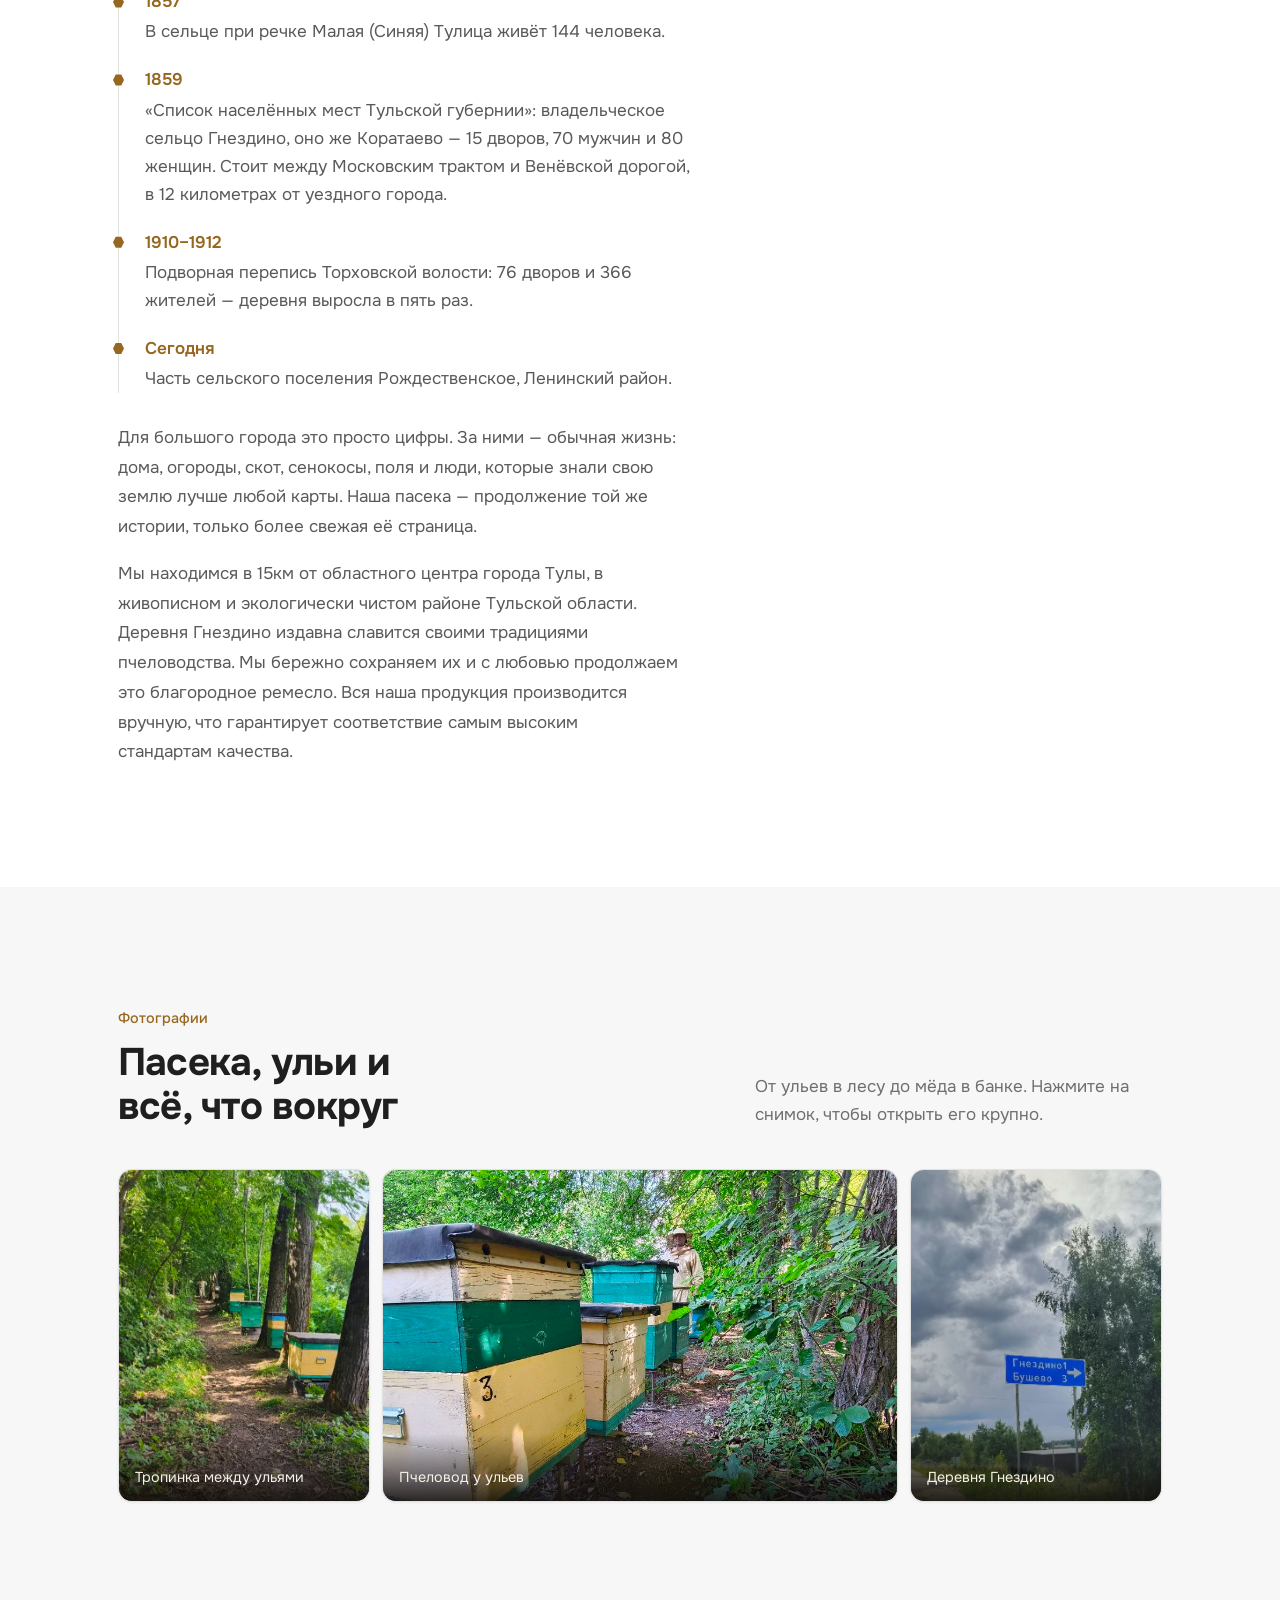
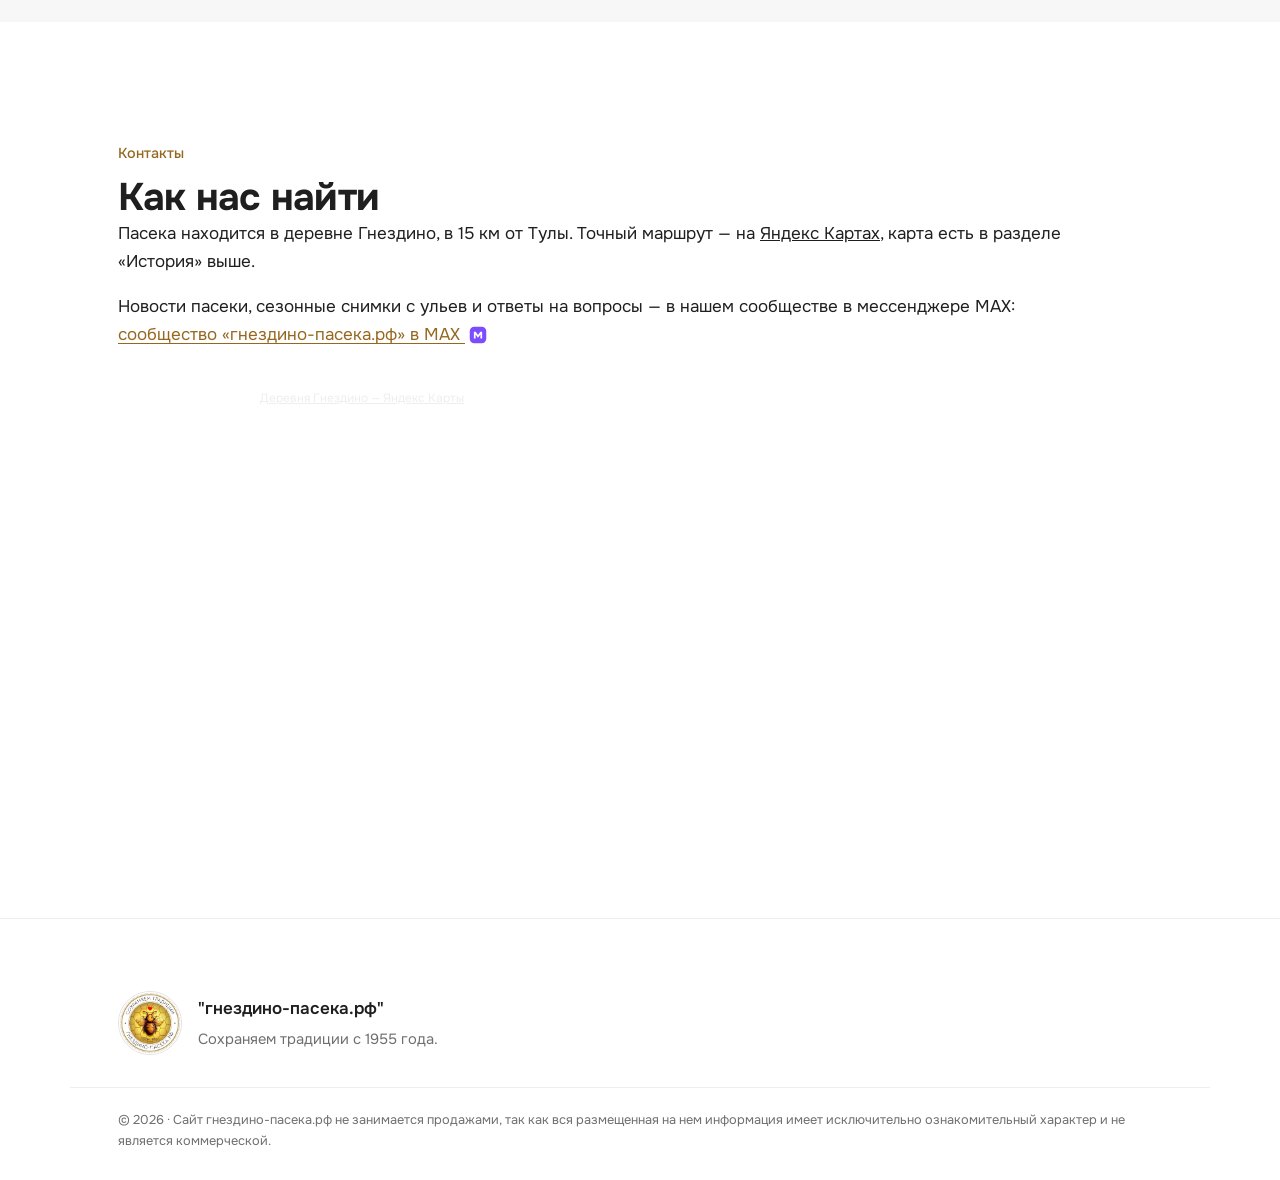
==== commit dd390e22: "Update index.html" ====
--- a/index.html
+++ b/index.html
@@ -223,7 +223,7 @@
     <div class="footer-brand">
       <img src="img/logo.jpg" alt="" width="64" height="64">
       <div>
-        <p class="footer-name">"Гнездино-пасека"</p>
+        <p class="footer-name">"гнездино-пасека.рф"</p>
         <p class="footer-about">Сохраняем традиции с 1955 года.</p>
       </div>
     </div>
--- a/css/style.css
+++ b/css/style.css
@@ -321,24 +321,27 @@
 
 /* Три снимка: широкий сверху, два высоких по бокам под ним.
    На компьютере они выстраиваются в один ряд — трёхчастная витрина. */
-gallery {
+.gallery {
   display: grid;
   grid-template-columns: repeat(2, minmax(0, 1fr));
-  grid-auto-rows: clamp(160px, 38vw, 300px);
+  grid-template-rows: clamp(140px, 40vw, 200px) clamp(180px, 50vw, 260px);
+  grid-template-areas:
+    "wide      wide"
+    "tall-left tall-right";
   gap: 8px;
 }
+
+.shot-wide       { grid-area: wide; }
+.shot-tall-left  { grid-area: tall-left; }
+.shot-tall-right { grid-area: tall-right; }
 
 @media (min-width: 721px) {
   .gallery {
-    grid-template-columns: repeat(3, minmax(0, 1fr));
-    grid-auto-rows: clamp(220px, 22vw, 320px);
+    grid-template-columns: repeat(4, minmax(0, 1fr));
+    grid-template-rows: clamp(220px, 26vw, 340px);
+    grid-template-areas: "tall-left wide wide tall-right";
     gap: 12px;
   }
-
-  .shot-wide      { grid-column: span 2; grid-row: span 2; }
-  .shot-tall-left,
-  .shot-tall-right { grid-row: span 2; }
-}
 }
 
 /* Снимок — это кнопка: по нажатию открывается крупный просмотр.
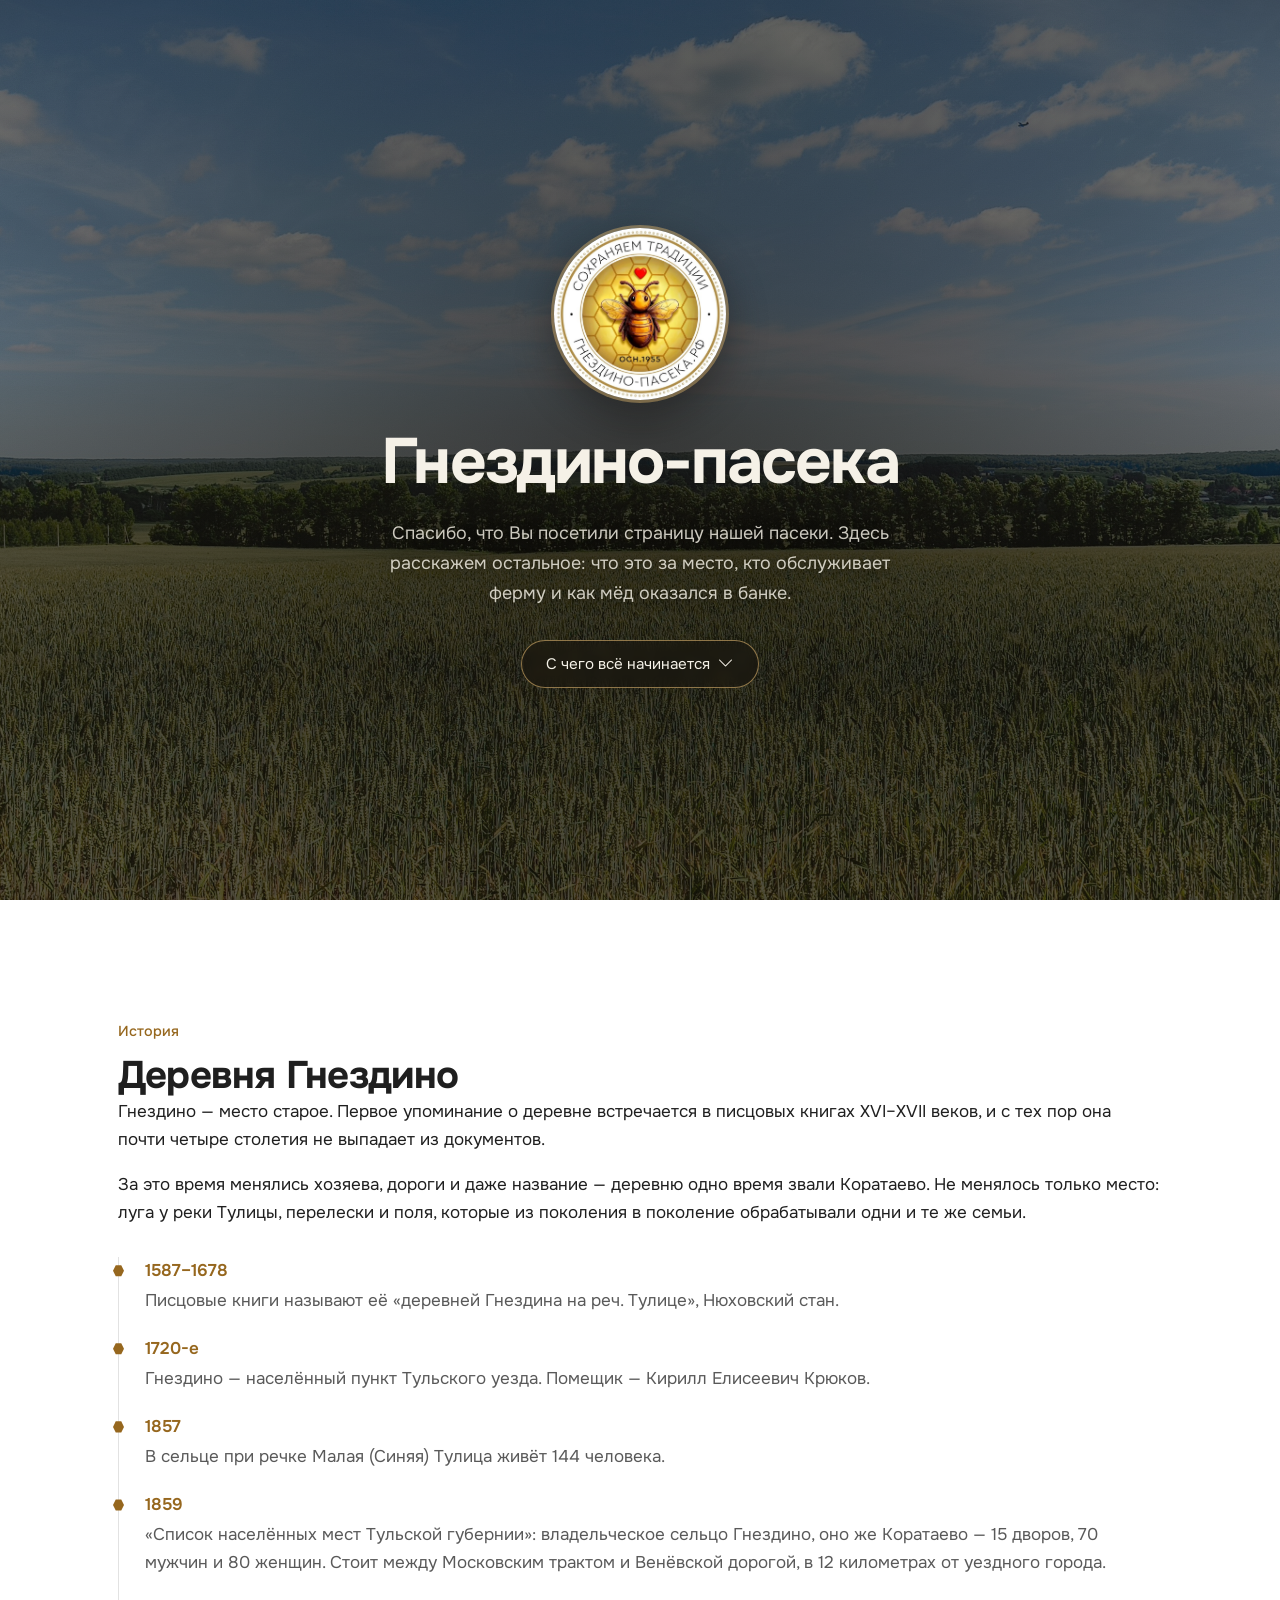
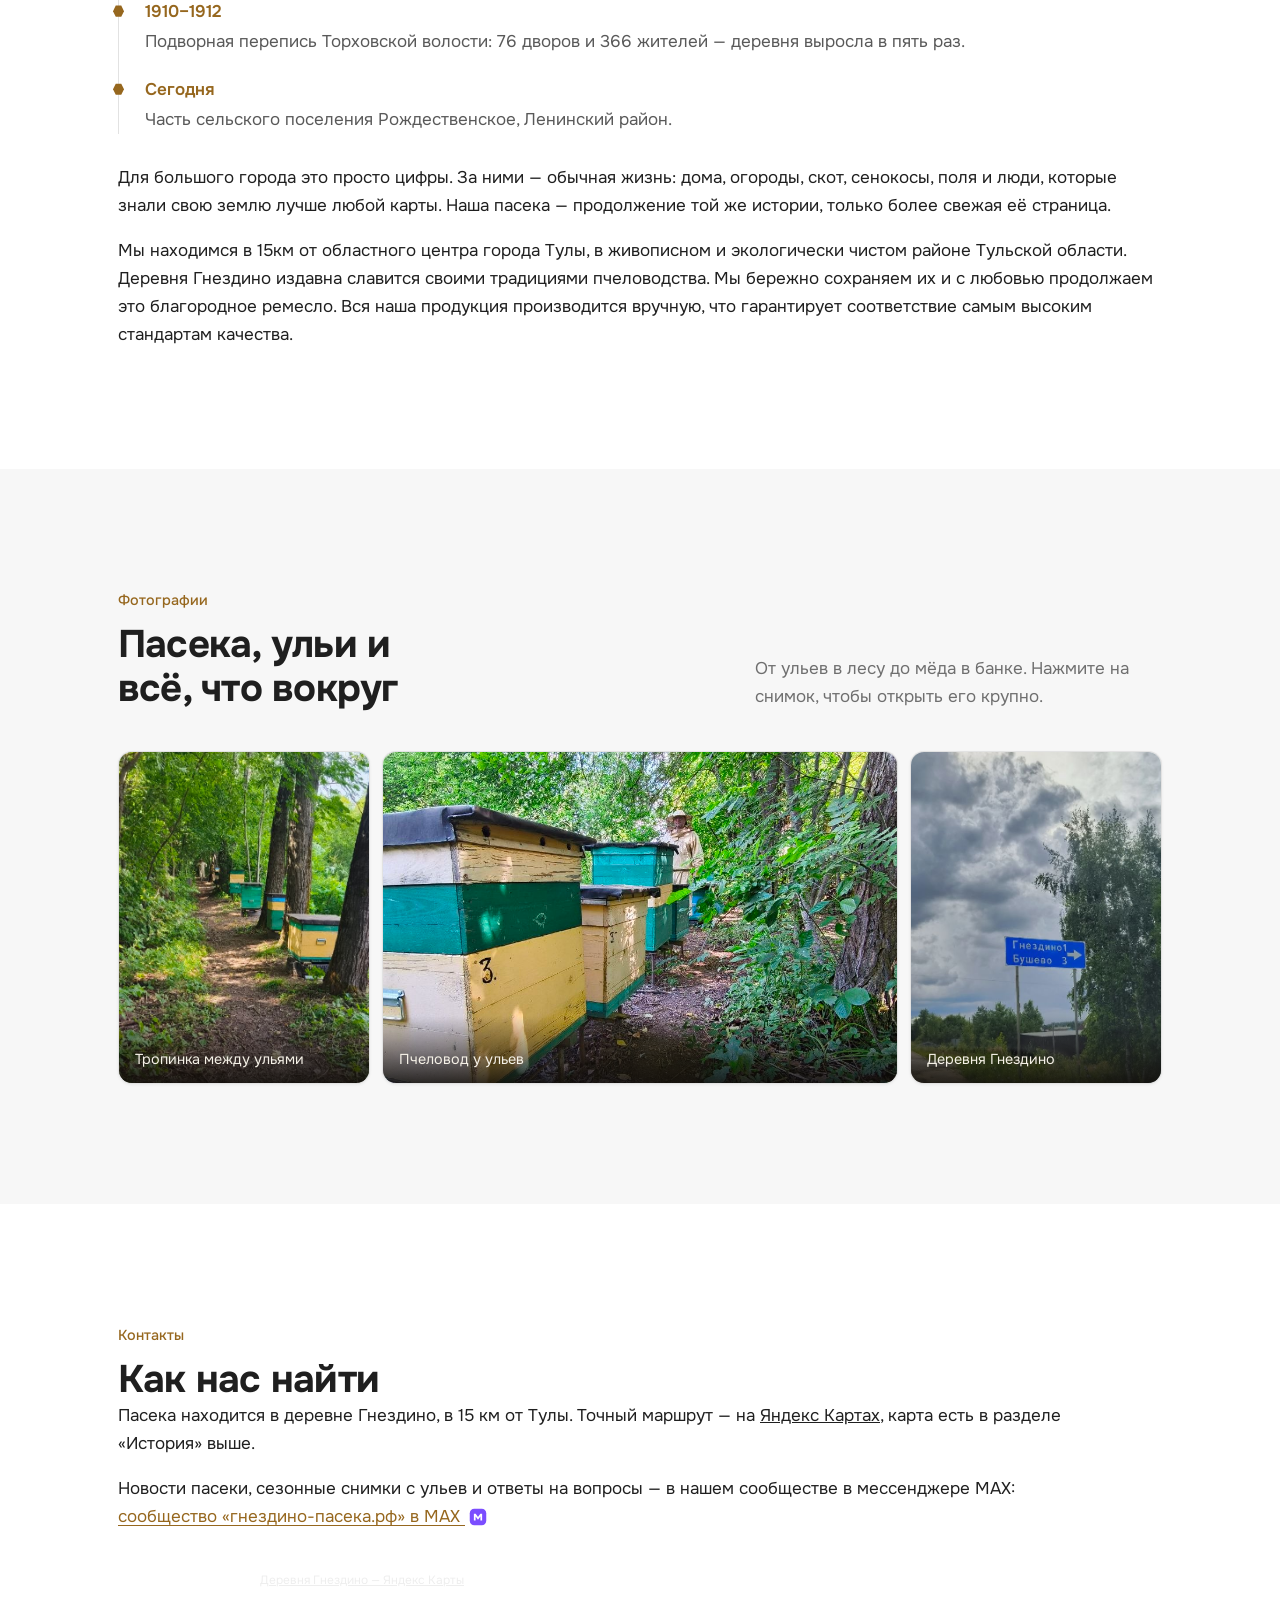
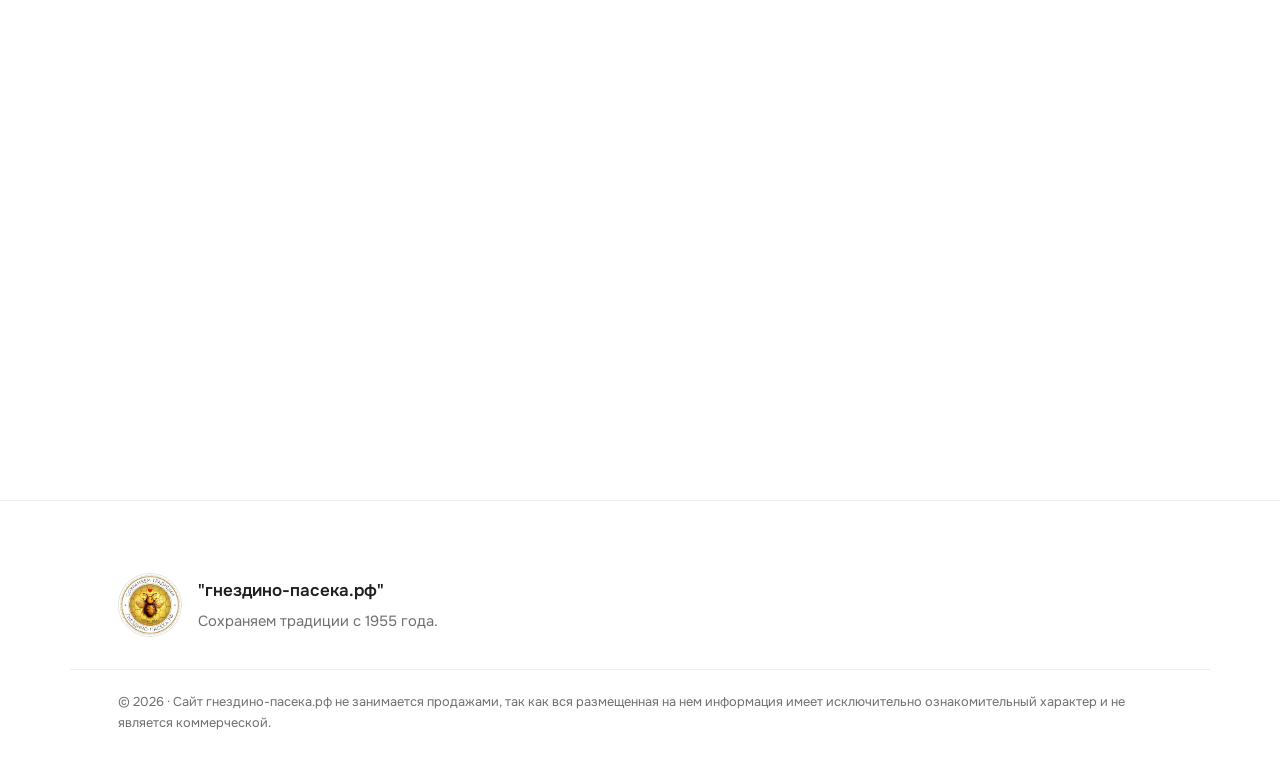
==== commit c9817b5b: "Update index.html" ====
--- a/index.html
+++ b/index.html
@@ -66,7 +66,7 @@
     <div class="wrap">
       <div class="row align-items-start gy-4 two-col-row">
 
-        <div class="col-lg-7 col-text">
+        <div class="col-12" col-text">
           <p class="kicker">История</p>
           <h2>Деревня Гнездино</h2>
 
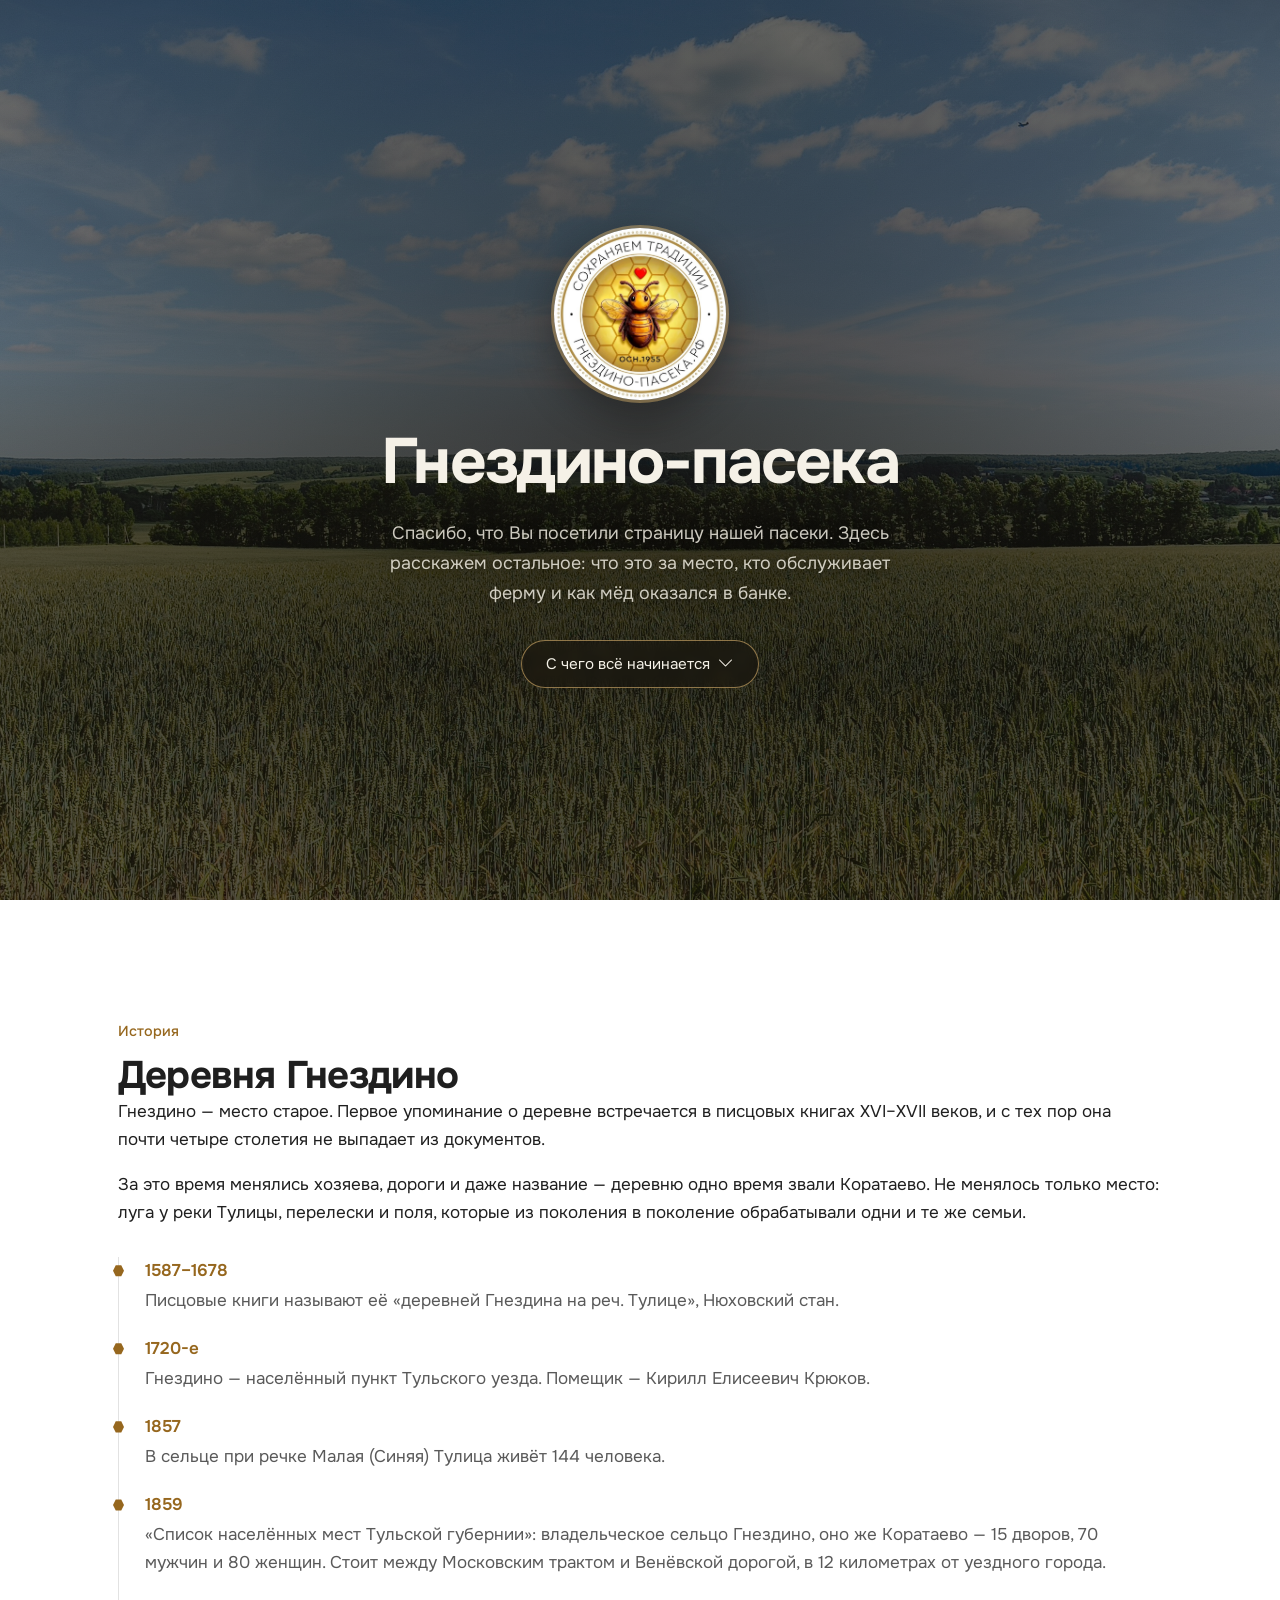
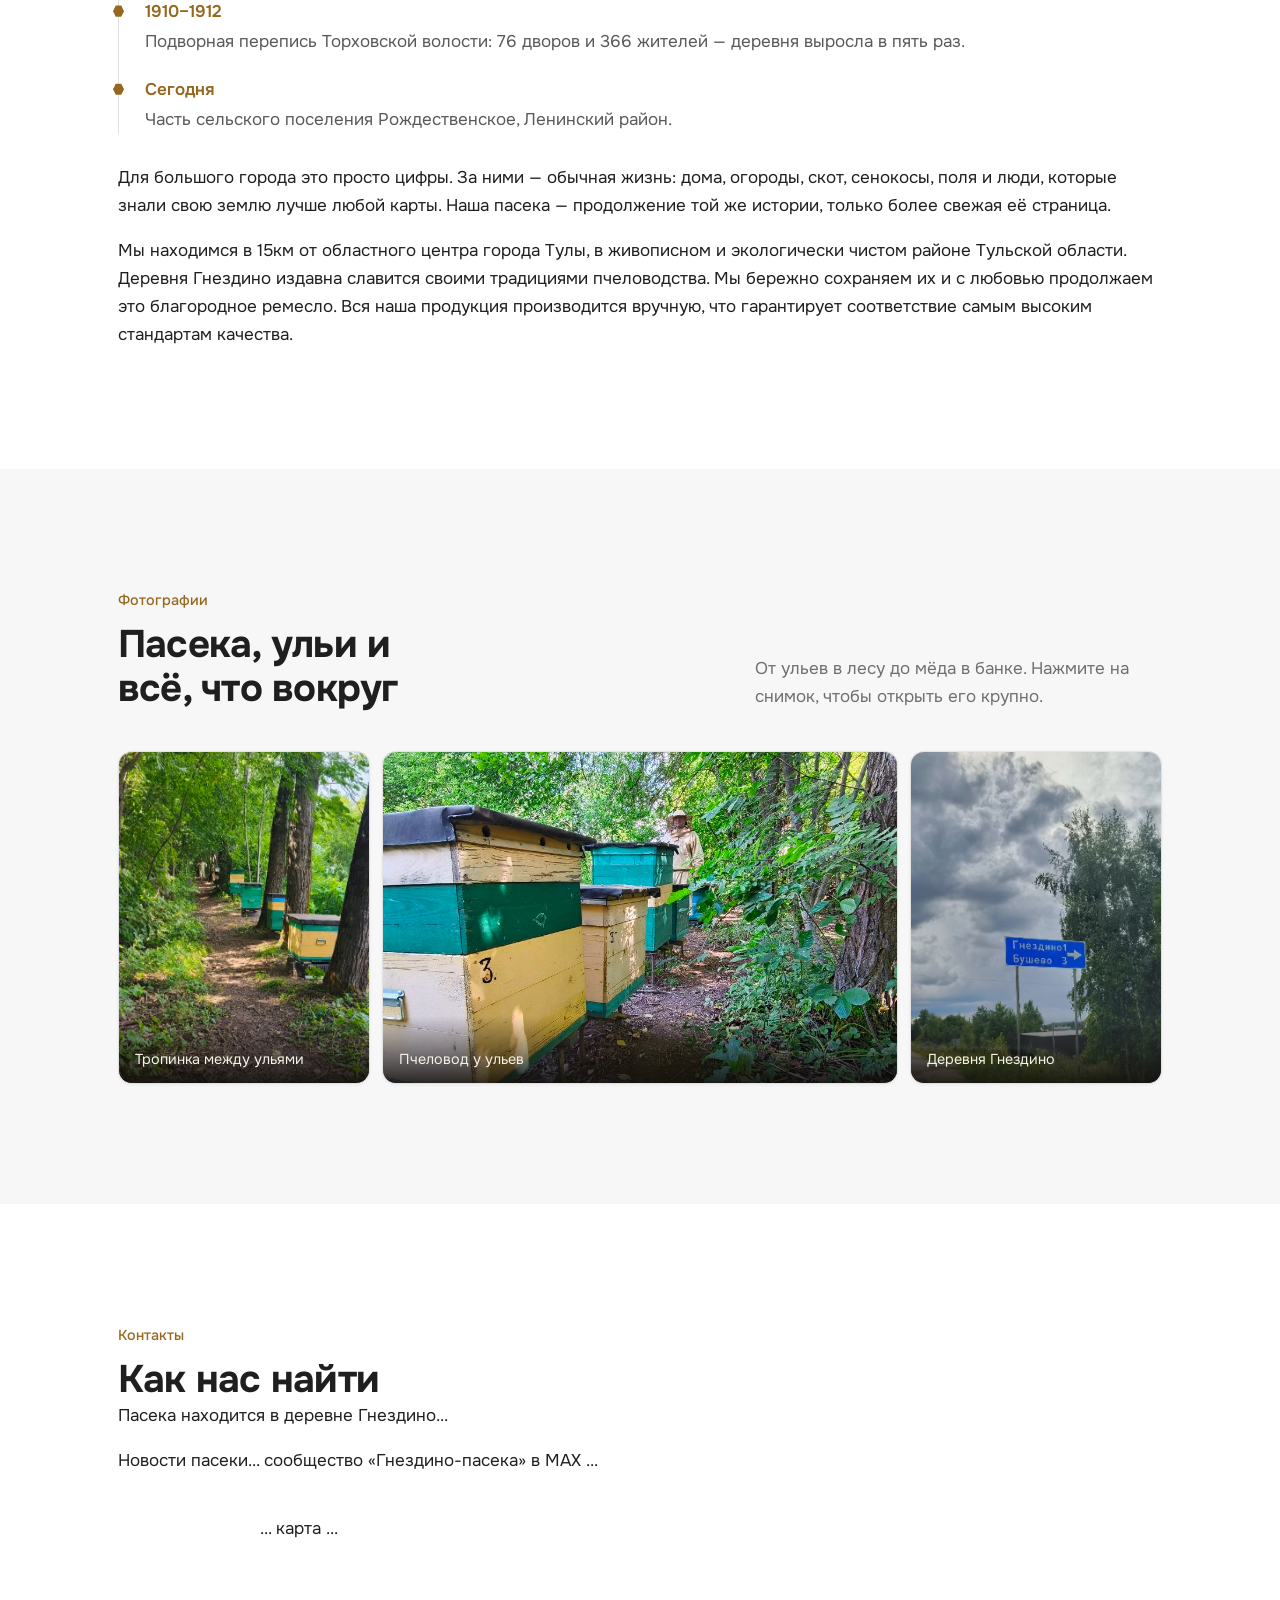
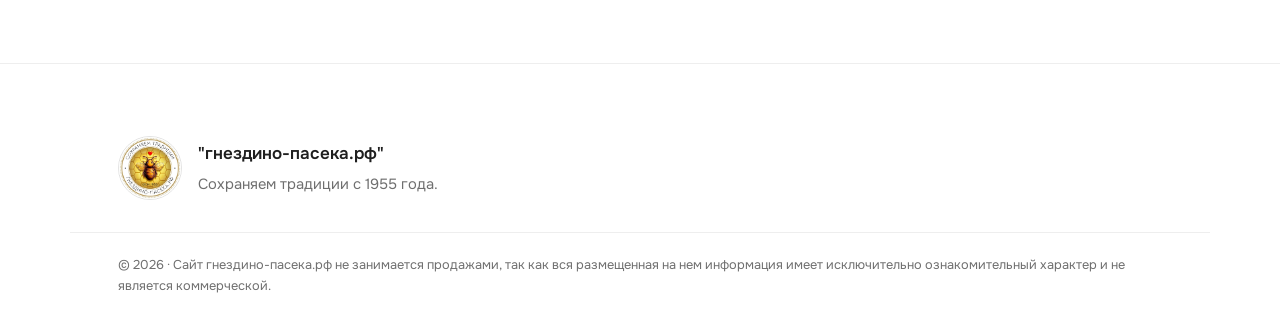
==== commit 475282a1: "Update index.html" ====
--- a/index.html
+++ b/index.html
@@ -195,24 +195,21 @@
       <p class="kicker">Контакты</p>
       <h2>Как нас найти</h2>
 
-      <p>
-        Пасека находится в деревне Гнездино, в 15 км от Тулы.
-        Точный маршрут — на <a href="https://yandex.ru/maps/">Яндекс Картах</a>,
-        карта есть в разделе «История» выше.
-      </p>
-
-     <p>
-        Новости пасеки, сезонные снимки с ульев и ответы на вопросы —
-        в нашем сообществе в мессенджере MAX:
-        <a href="https://max.ru/channel_gnezdinopaseka" style="color:#96671e; text-decoration:underline; text-underline-offset:3px; white-space:nowrap;">
-          сообщество «гнездино-пасека.рф» в MAX
-          <svg width="18" height="18" viewBox="0 0 24 24" xmlns="http://www.w3.org/2000/svg" style="vertical-align:-0.25em; margin-left:4px;">
-            <rect x="1" y="1" width="22" height="22" rx="6" fill="#7B4DFF"/>
-            <path d="M6.5 16.5V7.5h2.4l3.1 4.6 3.1-4.6h2.4v9h-2.3v-5.3l-3.2 4.6-3.2-4.6v5.3z" fill="#fff"/>
-          </svg>
-        </a>
-      </p>
-         <div style="position:relative;overflow:hidden;max-width:760px;margin:40px auto 0;"><a href="https://yandex.ru/maps/geo/derevnya_gnezdino/53033492/?ll=37.726101%2C54.284884&z=15.84" style="color:#eee;font-size:12px;position:absolute;top:0px;">Деревня Гнездино — Яндекс Карты</a><iframe src="https://yandex.ru/map-widget/v1/?ll=37.726101%2C54.284884&z=15.84&pt=37.726101,54.284884,pm2rdm" width="560" height="400" frameborder="1" allowfullscreen="true" style="position:relative;"></iframe></div>
+      <div class="row">
+        <div class="col-lg-7">
+          <p>
+            Пасека находится в деревне Гнездино...
+          </p>
+
+          <p>
+            Новости пасеки... сообщество «Гнездино-пасека» в MAX ...
+          </p>
+        </div>
+      </div>
+
+      <div style="position:relative;overflow:hidden;max-width:760px;margin:40px auto 0;">
+        ... карта ...
+      </div>
     </div>
   </section>
 
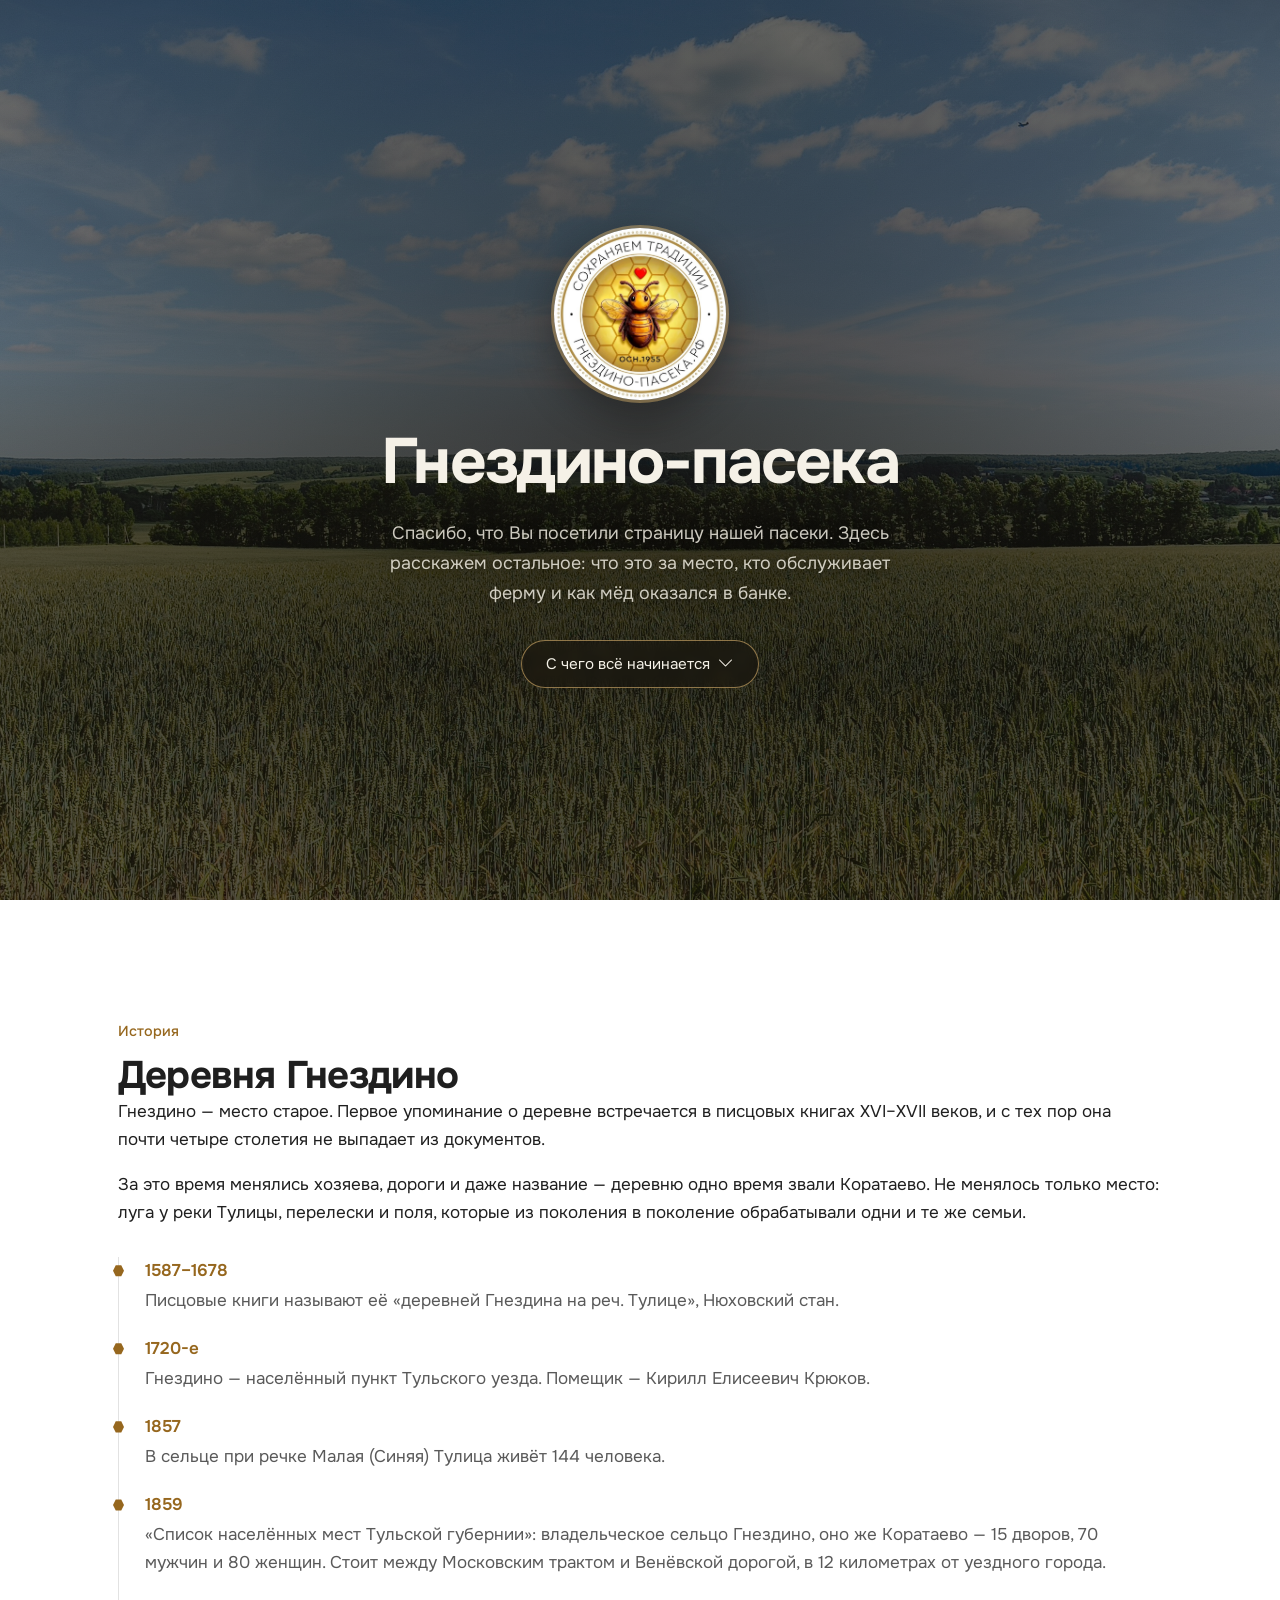
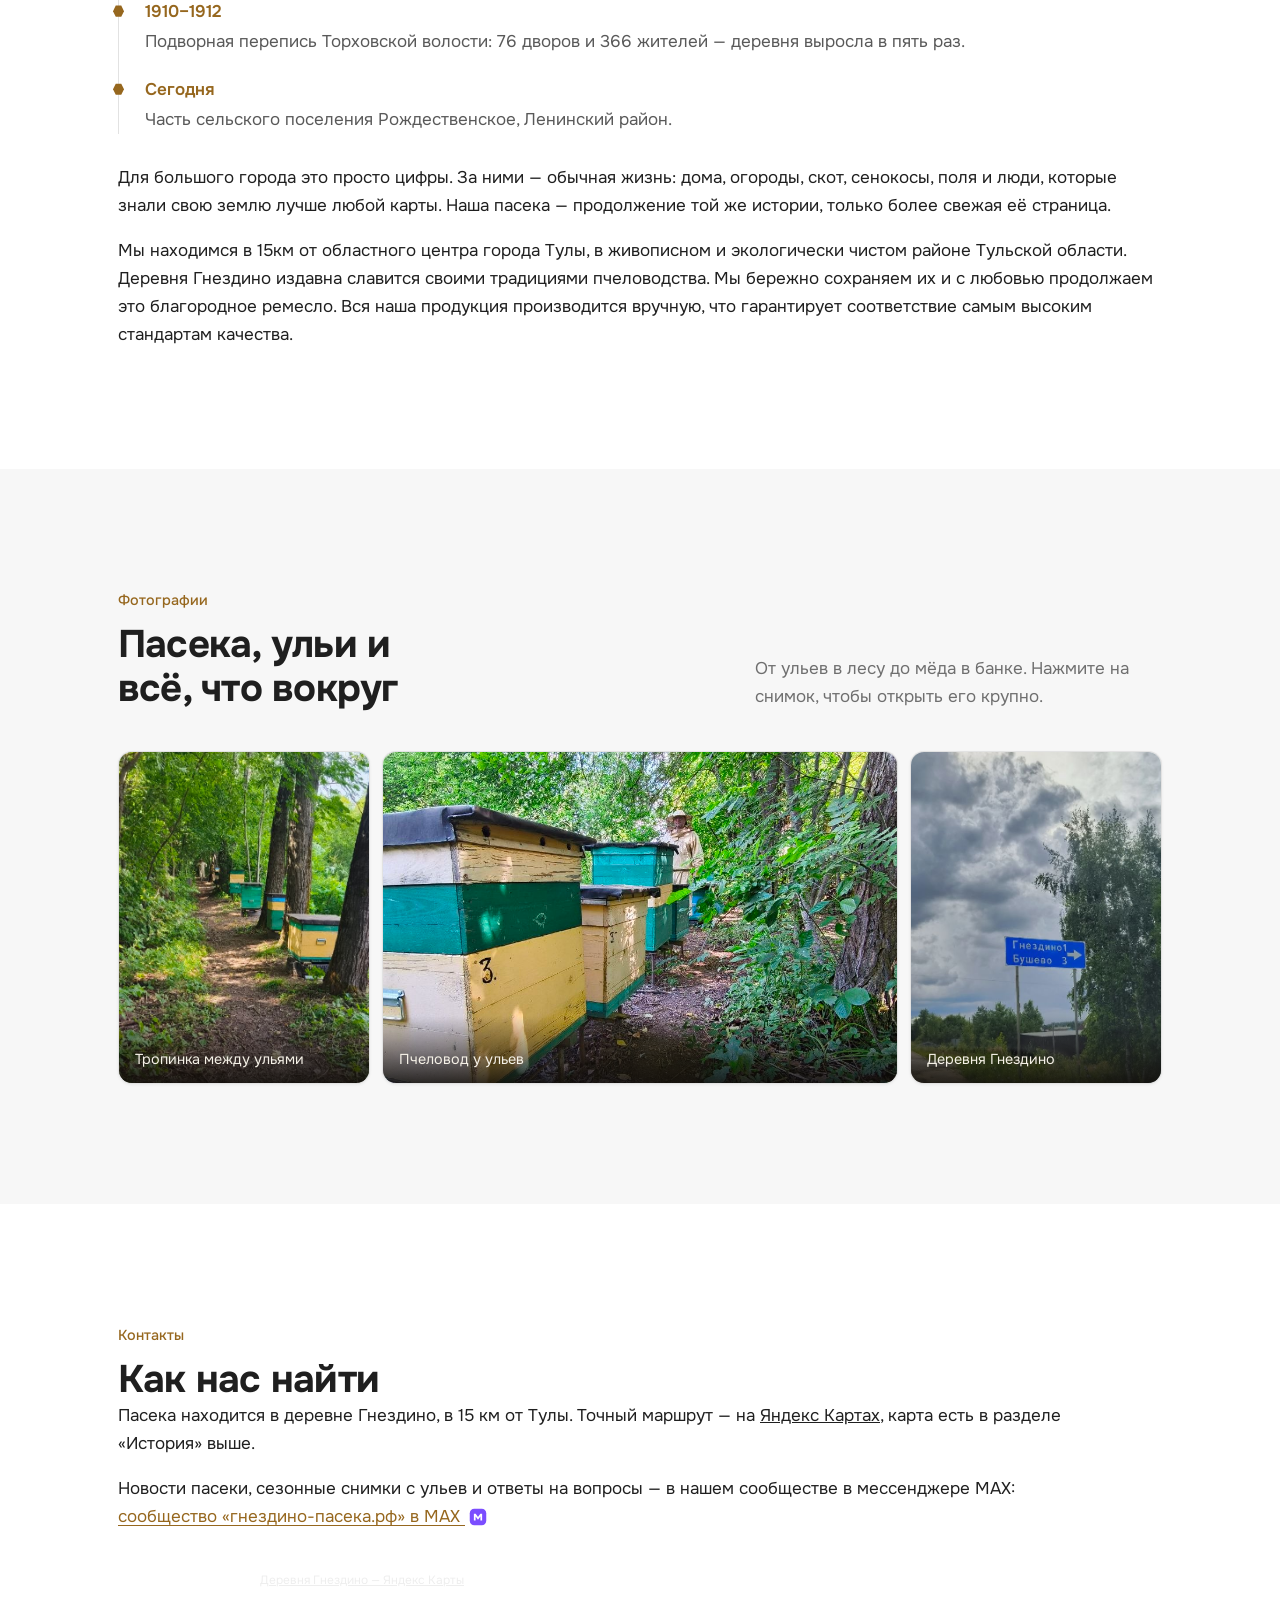
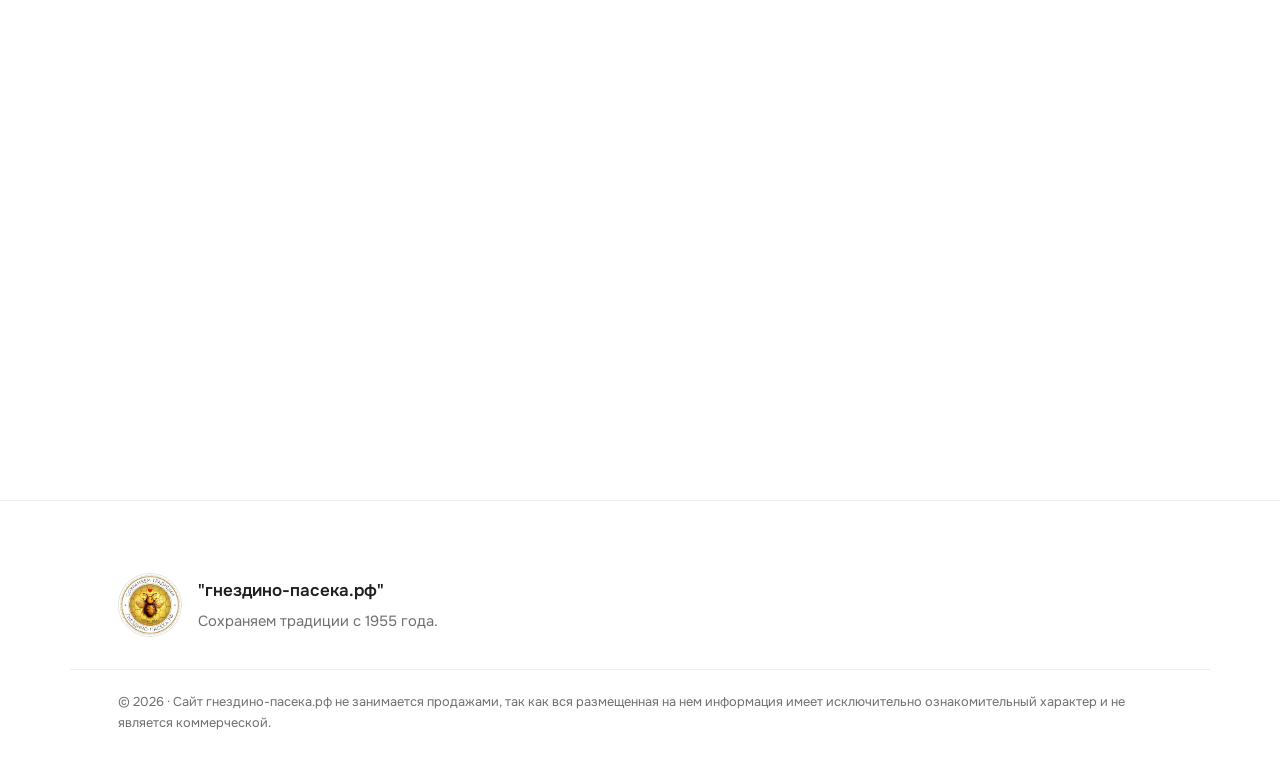
==== commit 7cbcb30c: "Update index.html" ====
--- a/index.html
+++ b/index.html
@@ -195,21 +195,25 @@
       <p class="kicker">Контакты</p>
       <h2>Как нас найти</h2>
 
-      <div class="row">
-        <div class="col-lg-7">
-          <p>
-            Пасека находится в деревне Гнездино...
-          </p>
-
-          <p>
-            Новости пасеки... сообщество «Гнездино-пасека» в MAX ...
-          </p>
-        </div>
-      </div>
-
-      <div style="position:relative;overflow:hidden;max-width:760px;margin:40px auto 0;">
-        ... карта ...
-      </div>
+      <p>
+        Пасека находится в деревне Гнездино, в 15 км от Тулы.
+        Точный маршрут — на <a href="https://yandex.ru/maps/">Яндекс Картах</a>,
+        карта есть в разделе «История» выше.
+      </p>
+         
+     <p>
+        Новости пасеки, сезонные снимки с ульев и ответы на вопросы —
+        в нашем сообществе в мессенджере MAX:
+        <a href="https://max.ru/channel_gnezdinopaseka" style="color:#96671e; text-decoration:underline; text-underline-offset:3px; white-space:nowrap;">
+          сообщество «гнездино-пасека.рф» в MAX
+          <svg width="18" height="18" viewBox="0 0 24 24" xmlns="http://www.w3.org/2000/svg" style="vertical-align:-0.25em; margin-left:4px;">
+            <rect x="1" y="1" width="22" height="22" rx="6" fill="#7B4DFF"/>
+            <path d="M6.5 16.5V7.5h2.4l3.1 4.6 3.1-4.6h2.4v9h-2.3v-5.3l-3.2 4.6-3.2-4.6v5.3z" fill="#fff"/>
+          </svg>
+        </a>
+      </p>
+         <div style="position:relative;overflow:hidden;max-width:760px;margin:40px auto 0;"><a href="https://yandex.ru/maps/geo/derevnya_gnezdino/53033492/?ll=37.726101%2C54.284884&z=15.84" style="color:#eee;font-size:12px;position:absolute;top:0px;">Деревня Гнездино — Яндекс Карты</a><iframe src="https://yandex.ru/map-widget/v1/?ll=37.726101%2C54.284884&z=15.84&pt=37.726101,54.284884,pm2rdm" width="560" height="400" frameborder="1" allowfullscreen="true" style="position:relative;"></iframe></div>
+
     </div>
   </section>
 
